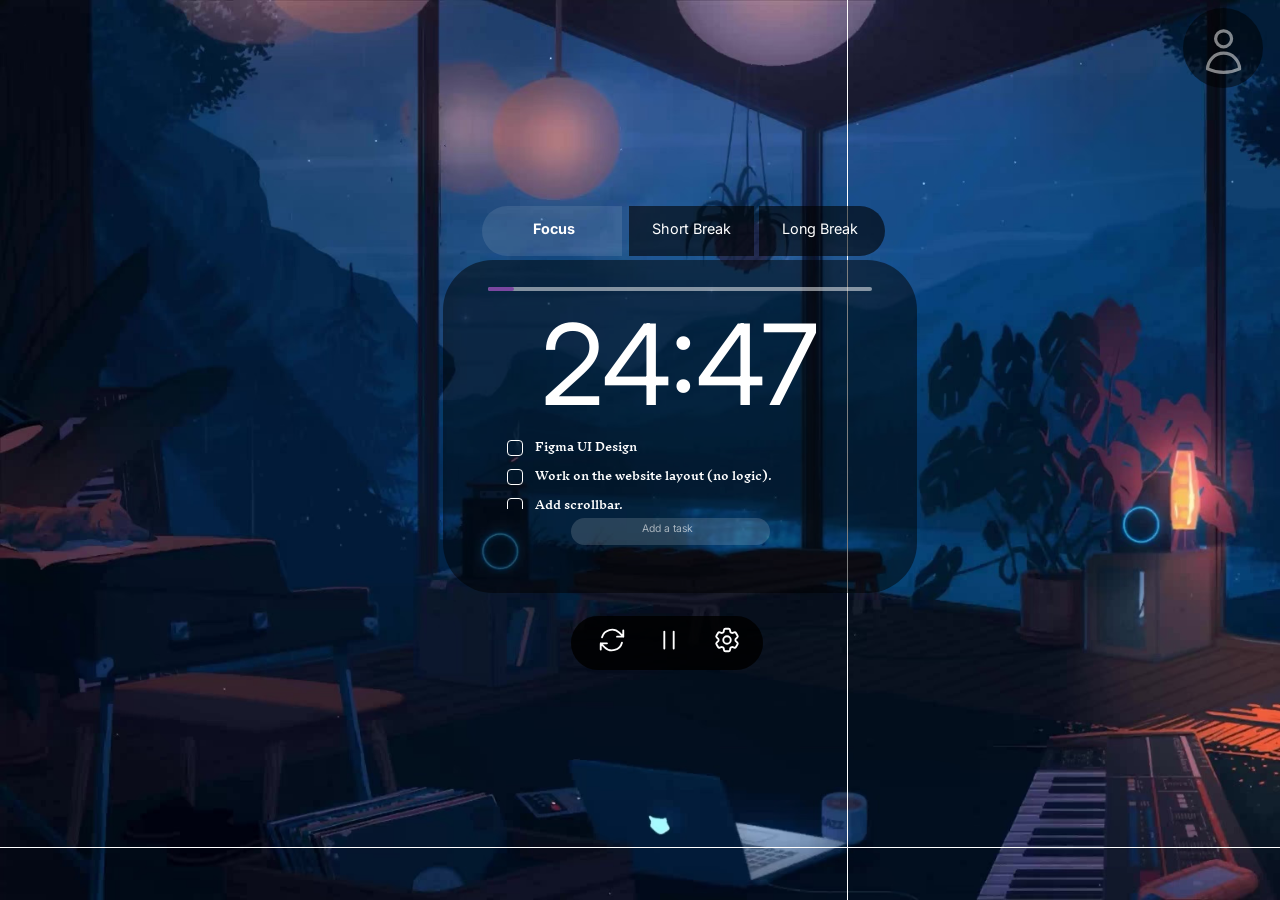
==== client/index.html @ f1d680da "(15) Añadidos botones CSS short break y long break" ====
<!doctype html>
<html lang="en">
  <head>
    <link rel="stylesheet" href="src/style.css">
    <link href='https://fonts.googleapis.com/css?family=Inter' rel='stylesheet'>
    <link href="https://fonts.googleapis.com/css2?family=Inknut+Antiqua:wght@300;400;500;600;700;800;900&display=swap" rel="stylesheet">
  </head>
  <body>
    <div class="default-background"></div>
    <main>
      <div class="user-circle"></div>
      <section class="user">
        <svg xmlns="http://www.w3.org/2000/svg" fill="none" viewBox="0 0 24 24" stroke-width="1.5" stroke="currentColor" class="size-6">
          <path stroke-linecap="round" stroke-linejoin="round" d="M15.75 6a3.75 3.75 0 1 1-7.5 0 3.75 3.75 0 0 1 7.5 0ZM4.501 20.118a7.5 7.5 0 0 1 14.998 0A17.933 17.933 0 0 1 12 21.75c-2.676 0-5.216-.584-7.499-1.632Z" />
        </svg>
      </section>
      <div class="focus-btn">Focus</div>
      <div class="short-break-btn">Short Break</div>
      <div class="long-break-btn">Long Break</div>
      <div class="progress-bar">
        <div class="progress-made"></div>
      </div>
      <section class="timer-box-container">
        <section class="timer-box">
          <div class="time-display">24:47</div>
            <section class="task-list">
            <ul>
              <li>Figma UI Design</li>
              <li>Work on the website layout (no logic).</li>
              <li>Add scrollbar.</li>
              <li>Add scrollbar.</li>
              <li>Add scrollbar.</li>
            </ul>
          </section>
          <section class="add-task-form">
            <div class="add-task-btn">Add a task</div>
          </section>
        </section>
      </section>
      <div class="controls">
        <div class="restart-btn">
          <svg xmlns="http://www.w3.org/2000/svg" fill="none" viewBox="0 0 24 24" stroke-width="1.5" stroke="currentColor" class="size-6">
            <path stroke-linecap="round" stroke-linejoin="round" d="M16.023 9.348h4.992v-.001M2.985 19.644v-4.992m0 0h4.992m-4.993 0 3.181 3.183a8.25 8.25 0 0 0 13.803-3.7M4.031 9.865a8.25 8.25 0 0 1 13.803-3.7l3.181 3.182m0-4.991v4.99" />
          </svg>
        </div>
        <div class="stop-btn">
          <svg xmlns="http://www.w3.org/2000/svg" fill="none" viewBox="0 0 24 24" stroke-width="1.5" stroke="currentColor" class="size-6">
            <path stroke-linecap="round" stroke-linejoin="round" d="M15.75 5.25v13.5m-7.5-13.5v13.5" />
          </svg>
        </div>
        <div class="config-timer-btn">
          <svg xmlns="http://www.w3.org/2000/svg" fill="none" viewBox="0 0 24 24" stroke-width="1.5" stroke="currentColor" class="size-6">
            <path stroke-linecap="round" stroke-linejoin="round" d="M9.594 3.94c.09-.542.56-.94 1.11-.94h2.593c.55 0 1.02.398 1.11.94l.213 1.281c.063.374.313.686.645.87.074.04.147.083.22.127.325.196.72.257 1.075.124l1.217-.456a1.125 1.125 0 0 1 1.37.49l1.296 2.247a1.125 1.125 0 0 1-.26 1.431l-1.003.827c-.293.241-.438.613-.43.992a7.723 7.723 0 0 1 0 .255c-.008.378.137.75.43.991l1.004.827c.424.35.534.955.26 1.43l-1.298 2.247a1.125 1.125 0 0 1-1.369.491l-1.217-.456c-.355-.133-.75-.072-1.076.124a6.47 6.47 0 0 1-.22.128c-.331.183-.581.495-.644.869l-.213 1.281c-.09.543-.56.94-1.11.94h-2.594c-.55 0-1.019-.398-1.11-.94l-.213-1.281c-.062-.374-.312-.686-.644-.87a6.52 6.52 0 0 1-.22-.127c-.325-.196-.72-.257-1.076-.124l-1.217.456a1.125 1.125 0 0 1-1.369-.49l-1.297-2.247a1.125 1.125 0 0 1 .26-1.431l1.004-.827c.292-.24.437-.613.43-.991a6.932 6.932 0 0 1 0-.255c.007-.38-.138-.751-.43-.992l-1.004-.827a1.125 1.125 0 0 1-.26-1.43l1.297-2.247a1.125 1.125 0 0 1 1.37-.491l1.216.456c.356.133.751.072 1.076-.124.072-.044.146-.086.22-.128.332-.183.582-.495.644-.869l.214-1.28Z" />
            <path stroke-linecap="round" stroke-linejoin="round" d="M15 12a3 3 0 1 1-6 0 3 3 0 0 1 6 0Z" />
          </svg>
        </div>
      </div>
    </main>
    <div class="controls"></div>
  </body>
</html>
---- client/src/style.css ----
.default-background {
    background-image: url("/assets/default-background.avif");
    position: fixed;
    top: 0;
    left: 0;
    width: 100vw;
    height: 100vh;  
    background-size: cover;
    z-index: -1;   
}


.user-circle {
    position: absolute;
    width: 80px;
    height: 80px;
    background-color: black;
    border-radius: 100px;
    opacity: 50%;
    margin-left: 91.8vw;
}

.user {
    position: absolute;
    width: 4vw;
    height: 4vh;
    color: white;
    opacity: 50%;
    margin-left: 93vw;
    margin-top: 2vh;
}

.focus-btn { 
    position: absolute;
    color: white;
    background-color: rgba(255, 255, 255, 0.1);
    width: 7vw;
    height: 4vh;
    border-top-left-radius: 100px;
    border-bottom-left-radius: 100px;
    font-size: 0.9em;
    font-family: "Inter";
    font-weight: 700;
    padding-top: 1.5vh;
    padding-left: 4vw;
    margin-top: 22vh;
    margin-left: 37vw;
}

.short-break-btn { 
    position: absolute;
    color: white;
    background-color: rgba(0, 0, 0, 0.6);
    width: 7vw;
    height: 4vh;
    font-size: 0.9em;
    font-family: "Inter";
    padding-top: 1.5vh;
    padding-left: 1.8vw;
    padding-right: 1vw;
    margin-top: 22vh;
    margin-left: 48.5vw;
}

.long-break-btn { 
    position: absolute;
    color: white;
    background-color: rgba(0, 0, 0, 0.6);
    width: 8vw;
    height: 4vh;
    border-top-right-radius: 100px;
    border-bottom-right-radius: 100px;
    font-size: 0.9em;
    font-family: "Inter";
    padding-top: 1.5vh;
    padding-left: 1.8vw;
    margin-top: 22vh;
    margin-left: 58.7vw;
}


.timer-box-container {
    padding-top: 28vh;
    padding-left: 34vw;
    color: white;
}

.timer-box {
    background-color: rgba(0, 0, 0, 0.5);
    border-radius: 50px;
    width: 37vw;
    height: 37vh;
}

.progress-bar {
    width: 30vw;
    height: 4px;
    background-color: white;
    margin-top: 31vh;
    margin-left: 37.5vw;
    position: absolute;
    border-radius: 100px;
    opacity: 50%;
}

.progress-made {
    background-color: #ED6AFF;
    width: 2vw;
    height: 4px;
    border-radius: 100px;
}
.time-display {
    text-align: center;
    font-size: 7em;
    font-family: "Inter";
    padding-top: 4vh;
}

.task-list {
    max-height: 23%;
    overflow-y: auto;
}

/* Scrollbar de task list */
.task-list::-webkit-scrollbar {
    margin-right: 1vw;
}

.add-task-btn {
    width: 10vw;
    height: 2.5vh;
    padding-left: 5.5vw;
    margin-left: 10vw;
    margin-top: 1vh;
    background-color: rgba(255, 255, 255, 0.15); /*Color del botón*/
    color: rgba(255, 255, 255, 0.6);  /*Color de texto*/
    border-radius: 100px;
    font-size: 0.65em;
    font-family: "Inter";
    padding-top: 0.5vh;
}

/* TIMER BUTTONS */
.controls { /* Controls container*/
    position: absolute;
    color: white;
    background-color: rgba(0, 0, 0, 0.6);
    width: 15vw;
    height: 6vh;
    margin-left: 44vw;
    margin-top: 2.5vh;
    border-radius: 100px;
}

.restart-btn {
    z-index: 100;
    position: absolute;
    width: 30px;
    padding-top: 1vh;
    padding-left: 2vw;
}

.stop-btn {
    z-index: 100;
    position: absolute;
    width: 30px;
    padding-top: 1vh;
    padding-left: 6.5vw;
}

.config-timer-btn {
    z-index: 100;
    position: absolute;
    width: 30px;
    padding-top: 1vh;
    padding-left: 11vw;
}

ul {
    font-family: "Inknut Antiqua";
    font-weight: 600;
    font-size: 0.7em;
    margin-top: 0;
    padding-left: 5vw;
    list-style: none;
}

ul li::before {
    display: inline-block;
    vertical-align: middle;
    content: "";
    width: 1.2em;
    height: 1.2em;
    border-style: solid;
    border-width: 1px;
    border-color: white;
    border-radius: 4px; 
    margin-right: 1vw; 
}
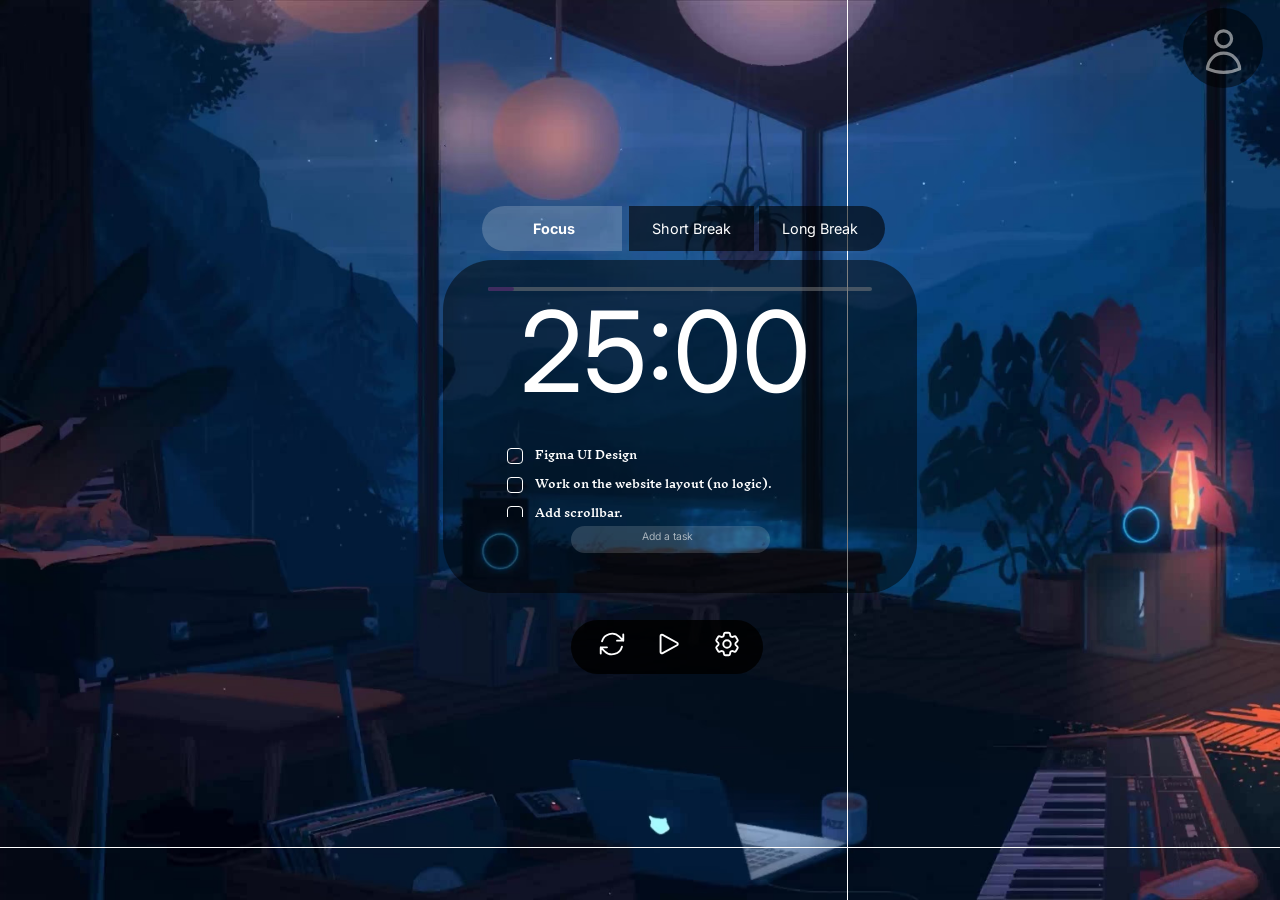
==== commit a8afb0f1: "(16) Lógica del temporizador lista!" ====
--- a/client/index.html
+++ b/client/index.html
@@ -14,15 +14,15 @@
           <path stroke-linecap="round" stroke-linejoin="round" d="M15.75 6a3.75 3.75 0 1 1-7.5 0 3.75 3.75 0 0 1 7.5 0ZM4.501 20.118a7.5 7.5 0 0 1 14.998 0A17.933 17.933 0 0 1 12 21.75c-2.676 0-5.216-.584-7.499-1.632Z" />
         </svg>
       </section>
-      <div class="focus-btn">Focus</div>
-      <div class="short-break-btn">Short Break</div>
-      <div class="long-break-btn">Long Break</div>
+      <button id="focus-btn" class="active-phase">Focus</button>
+      <button id="short-break-btn" class="inactive-phase">Short Break</button>
+      <button id="long-break-btn" class="inactive-phase">Long Break</button>
       <div class="progress-bar">
         <div class="progress-made"></div>
       </div>
       <section class="timer-box-container">
         <section class="timer-box">
-          <div class="time-display">24:47</div>
+          <div class="time-display" id="time-display">25:00</div>
             <section class="task-list">
             <ul>
               <li>Figma UI Design</li>
@@ -38,24 +38,32 @@
         </section>
       </section>
       <div class="controls">
-        <div class="restart-btn">
+        <button class="restart-btn" id="restart-btn">
           <svg xmlns="http://www.w3.org/2000/svg" fill="none" viewBox="0 0 24 24" stroke-width="1.5" stroke="currentColor" class="size-6">
             <path stroke-linecap="round" stroke-linejoin="round" d="M16.023 9.348h4.992v-.001M2.985 19.644v-4.992m0 0h4.992m-4.993 0 3.181 3.183a8.25 8.25 0 0 0 13.803-3.7M4.031 9.865a8.25 8.25 0 0 1 13.803-3.7l3.181 3.182m0-4.991v4.99" />
           </svg>
-        </div>
-        <div class="stop-btn">
+        </button>
+        <button class="start-btn" id="start-btn">
+          <svg xmlns="http://www.w3.org/2000/svg" fill="none" viewBox="0 0 24 24" stroke-width="1.5" stroke="currentColor" class="size-6">
+            <path stroke-linecap="round" stroke-linejoin="round" d="M5.25 5.653c0-.856.917-1.398 1.667-.986l11.54 6.347a1.125 1.125 0 0 1 0 1.972l-11.54 6.347a1.125 1.125 0 0 1-1.667-.986V5.653Z" />
+          </svg>
+        </button>
+        <button class="pause-btn" id="pause-btn">
           <svg xmlns="http://www.w3.org/2000/svg" fill="none" viewBox="0 0 24 24" stroke-width="1.5" stroke="currentColor" class="size-6">
             <path stroke-linecap="round" stroke-linejoin="round" d="M15.75 5.25v13.5m-7.5-13.5v13.5" />
           </svg>
-        </div>
-        <div class="config-timer-btn">
+        </button>
+        <button class="config-timer-btn">
           <svg xmlns="http://www.w3.org/2000/svg" fill="none" viewBox="0 0 24 24" stroke-width="1.5" stroke="currentColor" class="size-6">
             <path stroke-linecap="round" stroke-linejoin="round" d="M9.594 3.94c.09-.542.56-.94 1.11-.94h2.593c.55 0 1.02.398 1.11.94l.213 1.281c.063.374.313.686.645.87.074.04.147.083.22.127.325.196.72.257 1.075.124l1.217-.456a1.125 1.125 0 0 1 1.37.49l1.296 2.247a1.125 1.125 0 0 1-.26 1.431l-1.003.827c-.293.241-.438.613-.43.992a7.723 7.723 0 0 1 0 .255c-.008.378.137.75.43.991l1.004.827c.424.35.534.955.26 1.43l-1.298 2.247a1.125 1.125 0 0 1-1.369.491l-1.217-.456c-.355-.133-.75-.072-1.076.124a6.47 6.47 0 0 1-.22.128c-.331.183-.581.495-.644.869l-.213 1.281c-.09.543-.56.94-1.11.94h-2.594c-.55 0-1.019-.398-1.11-.94l-.213-1.281c-.062-.374-.312-.686-.644-.87a6.52 6.52 0 0 1-.22-.127c-.325-.196-.72-.257-1.076-.124l-1.217.456a1.125 1.125 0 0 1-1.369-.49l-1.297-2.247a1.125 1.125 0 0 1 .26-1.431l1.004-.827c.292-.24.437-.613.43-.991a6.932 6.932 0 0 1 0-.255c.007-.38-.138-.751-.43-.992l-1.004-.827a1.125 1.125 0 0 1-.26-1.43l1.297-2.247a1.125 1.125 0 0 1 1.37-.491l1.216.456c.356.133.751.072 1.076-.124.072-.044.146-.086.22-.128.332-.183.582-.495.644-.869l.214-1.28Z" />
             <path stroke-linecap="round" stroke-linejoin="round" d="M15 12a3 3 0 1 1-6 0 3 3 0 0 1 6 0Z" />
           </svg>
-        </div>
+        </button>
       </div>
     </main>
     <div class="controls"></div>
+
+    <script type="module" src="./src/timer.js"></script>
+    <script type="module" src="./src/tasks.js"></script>
   </body>
 </html>
--- a/client/src/style.css
+++ b/client/src/style.css
@@ -30,54 +30,59 @@
     margin-top: 2vh;
 }
 
-.focus-btn { 
-    position: absolute;
-    color: white;
-    background-color: rgba(255, 255, 255, 0.1);
+#focus-btn { 
+    position: absolute;
+    color: white;
     width: 7vw;
-    height: 4vh;
+    height: 5vh;
     border-top-left-radius: 100px;
     border-bottom-left-radius: 100px;
     font-size: 0.9em;
     font-family: "Inter";
-    font-weight: 700;
-    padding-top: 1.5vh;
     padding-left: 4vw;
     margin-top: 22vh;
     margin-left: 37vw;
 }
 
-.short-break-btn { 
-    position: absolute;
-    color: white;
-    background-color: rgba(0, 0, 0, 0.6);
+#short-break-btn { 
+    position: absolute;
+    color: white;
     width: 7vw;
-    height: 4vh;
+    height: 5vh;
     font-size: 0.9em;
     font-family: "Inter";
-    padding-top: 1.5vh;
     padding-left: 1.8vw;
     padding-right: 1vw;
     margin-top: 22vh;
     margin-left: 48.5vw;
 }
 
-.long-break-btn { 
-    position: absolute;
-    color: white;
-    background-color: rgba(0, 0, 0, 0.6);
+#long-break-btn { 
+    position: absolute;
+    color: white;
     width: 8vw;
-    height: 4vh;
+    height: 5vh;
     border-top-right-radius: 100px;
     border-bottom-right-radius: 100px;
     font-size: 0.9em;
     font-family: "Inter";
-    padding-top: 1.5vh;
     padding-left: 1.8vw;
     margin-top: 22vh;
     margin-left: 58.7vw;
 }
 
+.active-phase {
+    all: unset;
+    cursor: pointer;
+    background-color: rgba(255, 255, 255, 0.2);
+    font-weight: 700;
+}
+
+.inactive-phase {
+    all: unset;
+    cursor: pointer;
+    background-color: rgba(0, 0, 0, 0.6);   
+}
 
 .timer-box-container {
     padding-top: 28vh;
@@ -86,6 +91,7 @@
 }
 
 .timer-box {
+    position: absolute;
     background-color: rgba(0, 0, 0, 0.5);
     border-radius: 50px;
     width: 37vw;
@@ -110,15 +116,19 @@
     border-radius: 100px;
 }
 .time-display {
+    position: absolute;
     text-align: center;
     font-size: 7em;
     font-family: "Inter";
-    padding-top: 4vh;
+    margin-top: 2.5vh;
+    margin-left: 6vw;
+
 }
 
 .task-list {
     max-height: 23%;
     overflow-y: auto;
+    margin-top: 20vh;
 }
 
 /* Scrollbar de task list */
@@ -148,32 +158,53 @@
     width: 15vw;
     height: 6vh;
     margin-left: 44vw;
-    margin-top: 2.5vh;
+    margin-top: 40vh;
     border-radius: 100px;
 }
 
 .restart-btn {
+    all: unset;
+    cursor: pointer;
+    z-index: 9999;
+    position: absolute;
+    width: 30px;
+    height: 30px;
+    padding-top: 1vh;
+    margin-left: 2vw;
+}
+
+.start-btn {
+    all: unset;
+    cursor: pointer;
+    z-index: 9999;
+    position: absolute;
+    width: 30px;
+    height: 30px;
+    padding-top: 1vh;
+    margin-left: 6.5vw;
+}
+
+.pause-btn {
+    all: unset;
+    cursor: pointer;
+    z-index: 9999;
+    position: absolute;
+    width: 30px;
+    height: 30px;
+    padding-top: 1vh;
+    margin-left: 6.5vw;
+    visibility: hidden;
+}
+
+.config-timer-btn {
+    all: unset;
+    cursor: pointer;
     z-index: 100;
     position: absolute;
     width: 30px;
-    padding-top: 1vh;
-    padding-left: 2vw;
-}
-
-.stop-btn {
-    z-index: 100;
-    position: absolute;
-    width: 30px;
-    padding-top: 1vh;
-    padding-left: 6.5vw;
-}
-
-.config-timer-btn {
-    z-index: 100;
-    position: absolute;
-    width: 30px;
-    padding-top: 1vh;
-    padding-left: 11vw;
+    height: 30px;
+    padding-top: 1vh;
+    margin-left: 11vw;
 }
 
 ul {
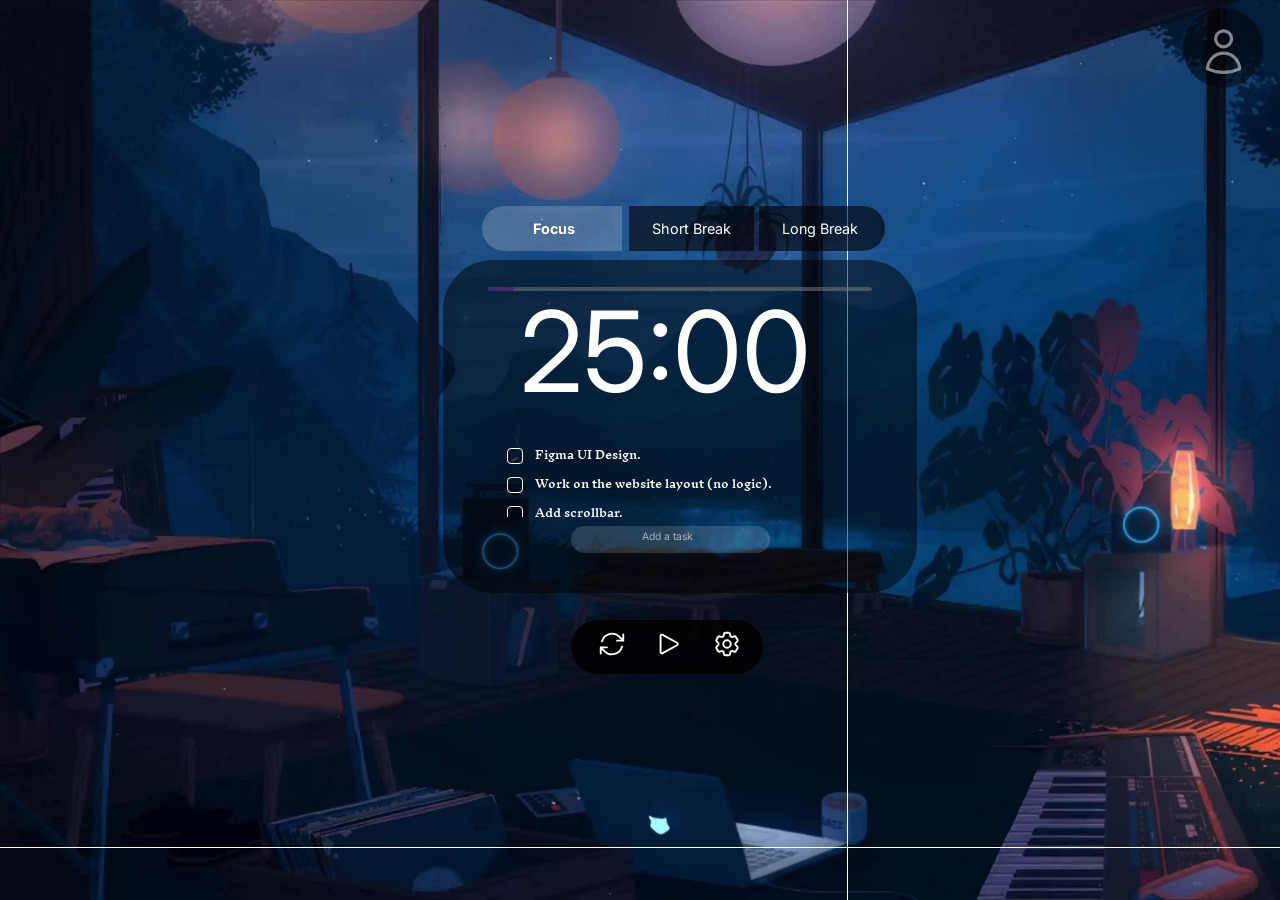
==== commit 80da166e: "(17) Checkbox implementado + eventListener añadido" ====
--- a/client/index.html
+++ b/client/index.html
@@ -24,7 +24,7 @@
         <section class="timer-box">
           <div class="time-display" id="time-display">25:00</div>
             <section class="task-list">
-            <ul>
+            <ul id="task-list-ul">
               <li>Figma UI Design</li>
               <li>Work on the website layout (no logic).</li>
               <li>Add scrollbar.</li>
--- a/client/src/style.css
+++ b/client/src/style.css
@@ -136,87 +136,7 @@
     margin-right: 1vw;
 }
 
-.add-task-btn {
-    width: 10vw;
-    height: 2.5vh;
-    padding-left: 5.5vw;
-    margin-left: 10vw;
-    margin-top: 1vh;
-    background-color: rgba(255, 255, 255, 0.15); /*Color del botón*/
-    color: rgba(255, 255, 255, 0.6);  /*Color de texto*/
-    border-radius: 100px;
-    font-size: 0.65em;
-    font-family: "Inter";
-    padding-top: 0.5vh;
-}
-
-/* TIMER BUTTONS */
-.controls { /* Controls container*/
-    position: absolute;
-    color: white;
-    background-color: rgba(0, 0, 0, 0.6);
-    width: 15vw;
-    height: 6vh;
-    margin-left: 44vw;
-    margin-top: 40vh;
-    border-radius: 100px;
-}
-
-.restart-btn {
-    all: unset;
-    cursor: pointer;
-    z-index: 9999;
-    position: absolute;
-    width: 30px;
-    height: 30px;
-    padding-top: 1vh;
-    margin-left: 2vw;
-}
-
-.start-btn {
-    all: unset;
-    cursor: pointer;
-    z-index: 9999;
-    position: absolute;
-    width: 30px;
-    height: 30px;
-    padding-top: 1vh;
-    margin-left: 6.5vw;
-}
-
-.pause-btn {
-    all: unset;
-    cursor: pointer;
-    z-index: 9999;
-    position: absolute;
-    width: 30px;
-    height: 30px;
-    padding-top: 1vh;
-    margin-left: 6.5vw;
-    visibility: hidden;
-}
-
-.config-timer-btn {
-    all: unset;
-    cursor: pointer;
-    z-index: 100;
-    position: absolute;
-    width: 30px;
-    height: 30px;
-    padding-top: 1vh;
-    margin-left: 11vw;
-}
-
-ul {
-    font-family: "Inknut Antiqua";
-    font-weight: 600;
-    font-size: 0.7em;
-    margin-top: 0;
-    padding-left: 5vw;
-    list-style: none;
-}
-
-ul li::before {
+.task-checkbox {
     display: inline-block;
     vertical-align: middle;
     content: "";
@@ -226,6 +146,94 @@
     border-width: 1px;
     border-color: white;
     border-radius: 4px; 
-    margin-right: 1vw; 
-}
-
+    margin-right: 1vw;
+    cursor: pointer;
+}
+
+.task-completed-checkbox {
+
+}
+
+.task-completed-text {
+
+}
+.add-task-btn {
+    width: 10vw;
+    height: 2.5vh;
+    padding-left: 5.5vw;
+    margin-left: 10vw;
+    margin-top: 1vh;
+    background-color: rgba(255, 255, 255, 0.15); /*Color del botón*/
+    color: rgba(255, 255, 255, 0.6);  /*Color de texto*/
+    border-radius: 100px;
+    font-size: 0.65em;
+    font-family: "Inter";
+    padding-top: 0.5vh;
+}
+
+/* TIMER BUTTONS */
+.controls { /* Controls container*/
+    position: absolute;
+    color: white;
+    background-color: rgba(0, 0, 0, 0.6);
+    width: 15vw;
+    height: 6vh;
+    margin-left: 44vw;
+    margin-top: 40vh;
+    border-radius: 100px;
+}
+
+.restart-btn {
+    all: unset;
+    cursor: pointer;
+    z-index: 9999;
+    position: absolute;
+    width: 30px;
+    height: 30px;
+    padding-top: 1vh;
+    margin-left: 2vw;
+}
+
+.start-btn {
+    all: unset;
+    cursor: pointer;
+    z-index: 9999;
+    position: absolute;
+    width: 30px;
+    height: 30px;
+    padding-top: 1vh;
+    margin-left: 6.5vw;
+}
+
+.pause-btn {
+    all: unset;
+    cursor: pointer;
+    z-index: 9999;
+    position: absolute;
+    width: 30px;
+    height: 30px;
+    padding-top: 1vh;
+    margin-left: 6.5vw;
+    visibility: hidden;
+}
+
+.config-timer-btn {
+    all: unset;
+    cursor: pointer;
+    z-index: 100;
+    position: absolute;
+    width: 30px;
+    height: 30px;
+    padding-top: 1vh;
+    margin-left: 11vw;
+}
+
+ul {
+    font-family: "Inknut Antiqua";
+    font-weight: 600;
+    font-size: 0.7em;
+    margin-top: 0;
+    padding-left: 5vw;
+    list-style: none;
+}
+
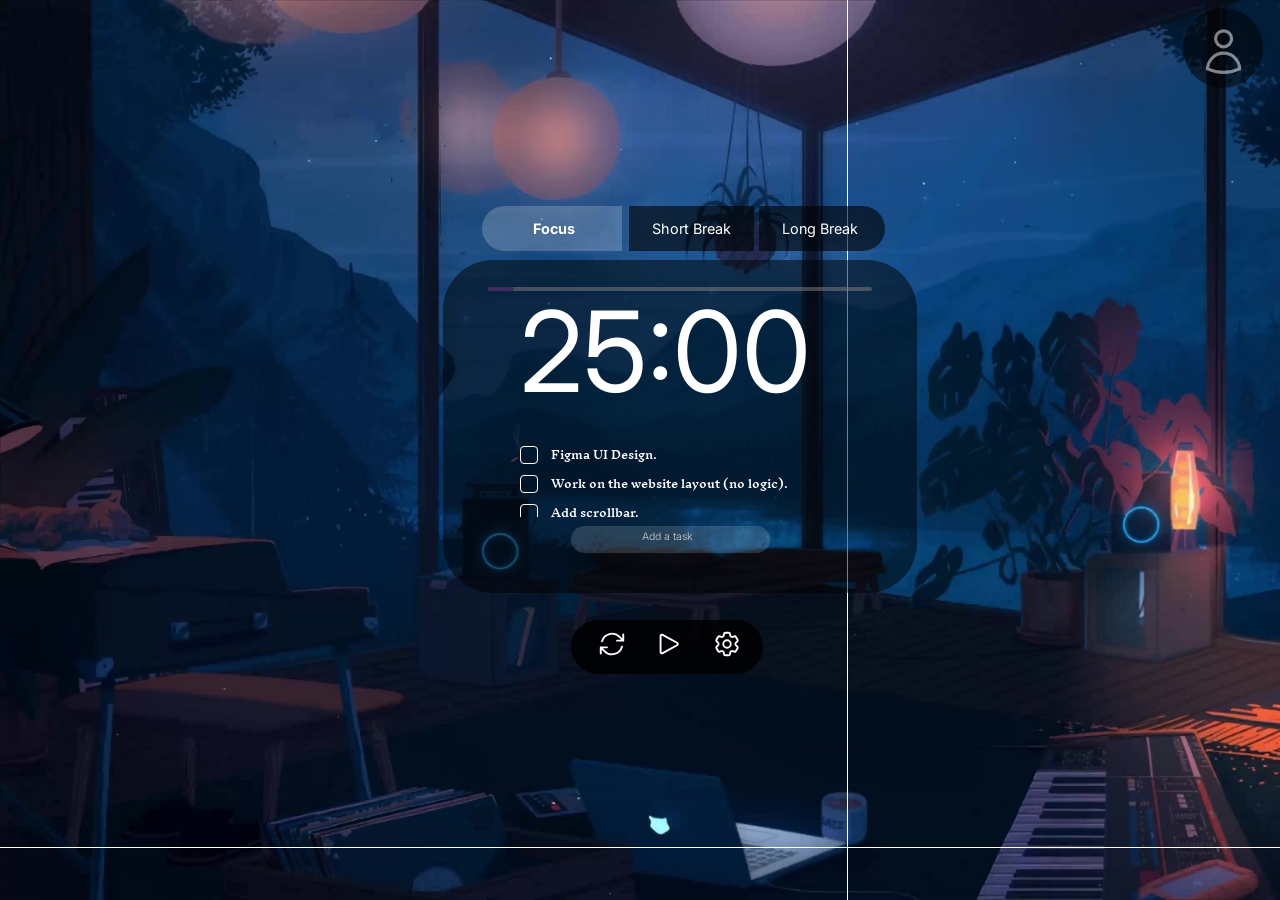
==== commit e6b206e8: "(17) Tachado + checkbox de una tarea completada" ====
--- a/client/index.html
+++ b/client/index.html
@@ -24,13 +24,7 @@
         <section class="timer-box">
           <div class="time-display" id="time-display">25:00</div>
             <section class="task-list">
-            <ul id="task-list-ul">
-              <li>Figma UI Design</li>
-              <li>Work on the website layout (no logic).</li>
-              <li>Add scrollbar.</li>
-              <li>Add scrollbar.</li>
-              <li>Add scrollbar.</li>
-            </ul>
+            <ul id="task-list-ul"></ul>
           </section>
           <section class="add-task-form">
             <div class="add-task-btn">Add a task</div>
--- a/client/src/style.css
+++ b/client/src/style.css
@@ -125,6 +125,8 @@
 
 }
 
+
+/* ---------------------------- TAREAS -----------------------------*/
 .task-list {
     max-height: 23%;
     overflow-y: auto;
@@ -136,12 +138,24 @@
     margin-right: 1vw;
 }
 
+#task-list-ul {
+    list-style: none;
+    padding-left: 6vw;
+    margin-top: 0;
+}
+
+.task-text {
+    font-family: "Inknut Antiqua";
+    font-weight: 600;
+    font-size: 0.7em;
+}
+
 .task-checkbox {
     display: inline-block;
     vertical-align: middle;
     content: "";
-    width: 1.2em;
-    height: 1.2em;
+    width: 1em;
+    height: 1em;
     border-style: solid;
     border-width: 1px;
     border-color: white;
@@ -150,13 +164,34 @@
     cursor: pointer;
 }
 
-.task-completed-checkbox {
-
+
+.task-completed-checkbox::after {
+    content: "✓"; /* También puedes usar ✓ o cualquier otro símbolo */
+    color: white;
+    opacity: 60%;
+    font-size: 1em;
+    display: block;
+    text-align: center;
+    line-height: 1.2em; /* Igual que el alto del span para centrarlo */
 }
 
 .task-completed-text {
-
-}
+    color: rgba(255, 255, 255, 0.6);
+    position: relative;
+    font-style: italic;
+    font-weight: 100;
+}
+.task-completed-text::after {
+    content: "";
+    position: absolute;
+    top: 50%;  
+    left: 0%;
+    width: 100%;
+    height: 1px;  
+    background-color: white; 
+    z-index: 1; 
+}
+
 .add-task-btn {
     width: 10vw;
     height: 2.5vh;
@@ -228,12 +263,5 @@
     margin-left: 11vw;
 }
 
-ul {
-    font-family: "Inknut Antiqua";
-    font-weight: 600;
-    font-size: 0.7em;
-    margin-top: 0;
-    padding-left: 5vw;
-    list-style: none;
-}
-
+
+
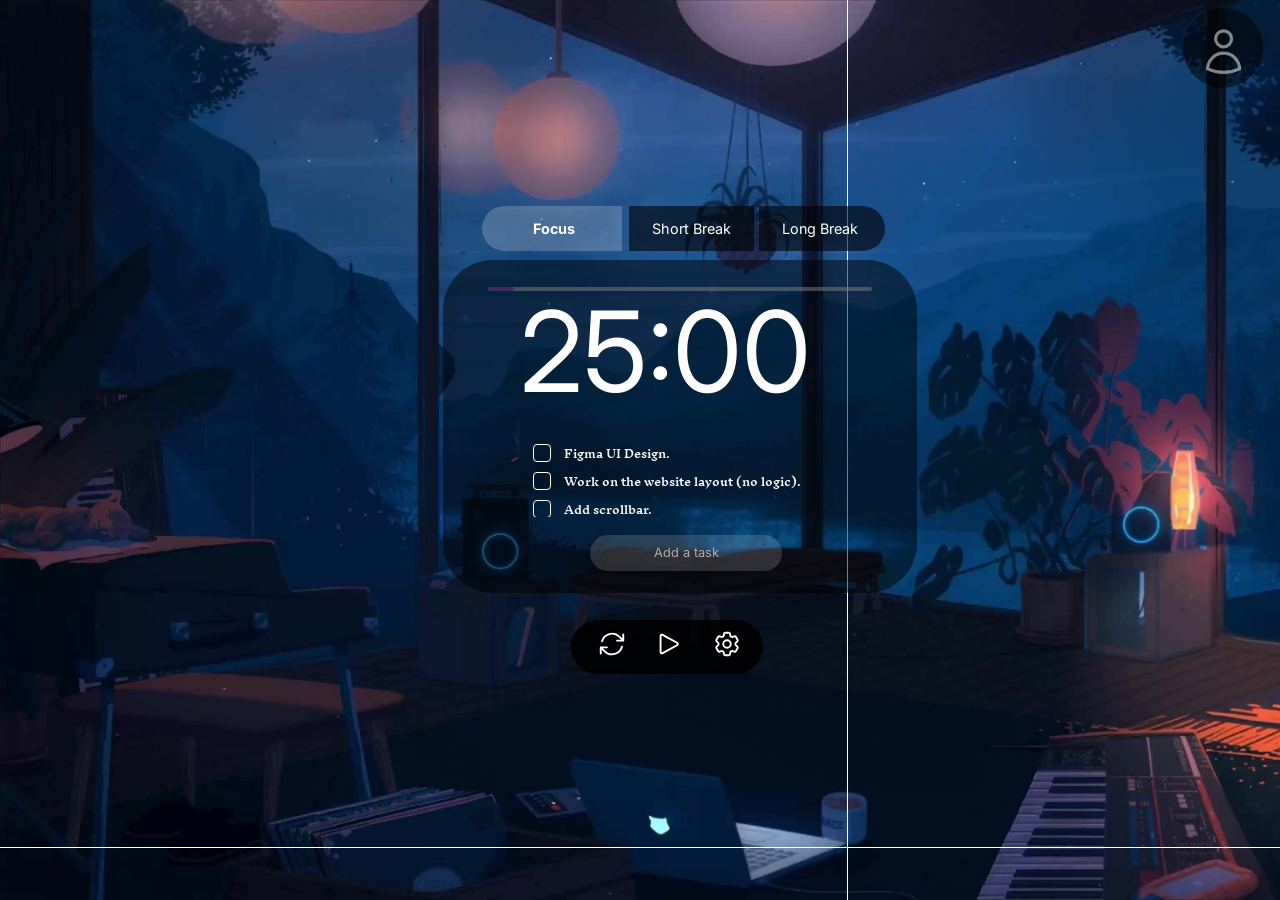
==== commit 5dcff75e: "(20) Add a task + delete task completado!" ====
--- a/client/index.html
+++ b/client/index.html
@@ -26,8 +26,9 @@
             <section class="task-list">
             <ul id="task-list-ul"></ul>
           </section>
-          <section class="add-task-form">
-            <div class="add-task-btn">Add a task</div>
+          <section class="add-task">
+            <button id="add-task-btn">Add a task</button>
+            <div class="add-task-form"></div>
           </section>
         </section>
       </section>
--- a/client/src/style.css
+++ b/client/src/style.css
@@ -142,12 +142,39 @@
     list-style: none;
     padding-left: 6vw;
     margin-top: 0;
+    margin-right: 4vw;
+}
+
+#task-list-ul li {
+    overflow: visible;
+    display: flex;
+    align-items: center;
+    margin-bottom: 0.2vh;
+}
+
+#task-list-ul li:hover:not(.li-new-task) {
+    background-color: rgba(255, 255, 255, 0.2);
+    border-radius: 50px;
+}
+
+#task-list-ul li:hover .task-options-btn {
+    visibility: visible;
+}
+
+.li-hover-persistent {
+    background-color: rgba(255, 255, 255, 0.2);
+    border-radius: 50px;
+}
+
+.task-options-btn:hover {
+    visibility: visible;
 }
 
 .task-text {
     font-family: "Inknut Antiqua";
     font-weight: 600;
     font-size: 0.7em;
+    line-height: 1em;
 }
 
 .task-checkbox {
@@ -161,7 +188,44 @@
     border-color: white;
     border-radius: 4px; 
     margin-right: 1vw;
-    cursor: pointer;
+    margin-left: 1vw;
+    cursor: pointer;
+}
+
+.task-options-btn {
+    all: unset;
+    cursor: pointer;
+    margin-left: auto;
+    margin-right: 0.5vw;
+    padding-left: 0.5vw;
+    padding-bottom: 0.7vh;
+    border-radius: 100px;
+    height: 20px;
+    width: 20px;
+    visibility: hidden;
+}
+
+.task-options-menu {
+    position: absolute; /* Cambiamos a absolute para posicionarlo respecto al li */
+    left: 87%;
+    background-color: rgba(255, 255, 255, 0.2);
+    border-radius: 20px;
+    z-index: 100;
+    width: 6em;
+}
+
+.task-delete-option {
+    font-family: "Inknut Antiqua";
+    font-size: 0.8em;
+    color: white;
+    cursor: pointer;
+    padding-left: 1em;
+    padding-right: 1em;
+    transition: background-color 0.2s ease;
+}
+
+.task-delete-option:hover {
+    background-color: rgba(255, 255, 255, 0.15);
 }
 
 
@@ -192,19 +256,46 @@
     z-index: 1; 
 }
 
-.add-task-btn {
+
+#add-task-btn {
+    all: unset;
+    cursor: pointer;
     width: 10vw;
-    height: 2.5vh;
-    padding-left: 5.5vw;
-    margin-left: 10vw;
-    margin-top: 1vh;
+    height: 4vh;
+    padding-left: 5vw;
+    margin-left: 11.5vw;
+    margin-top: 2vh;
     background-color: rgba(255, 255, 255, 0.15); /*Color del botón*/
     color: rgba(255, 255, 255, 0.6);  /*Color de texto*/
     border-radius: 100px;
-    font-size: 0.65em;
-    font-family: "Inter";
-    padding-top: 0.5vh;
-}
+    font-size: 0.8em;
+    font-family: "Inter";
+}
+
+#add-task-btn:hover {
+    background-color: rgba(255, 255, 255, 0.4); /*Color del botón*/
+    font-weight: 600;
+    color: white;
+}
+
+
+
+.task-text-input {
+    all: unset;
+    font-family: "Inknut Antiqua";
+    font-weight: 600;
+    font-size: 0.7em;
+    color: white;
+    background: transparent;
+    border: none;
+    border-bottom: 0.5px solid rgba(255, 255, 255, 0.5);
+    line-height: 1em; /* Haz que coincida con .task-text */
+}
+.task-text-input:focus {
+    border-bottom: 0.5px solid rgba(255, 255, 255, 0.5);
+}
+
+
 
 /* TIMER BUTTONS */
 .controls { /* Controls container*/
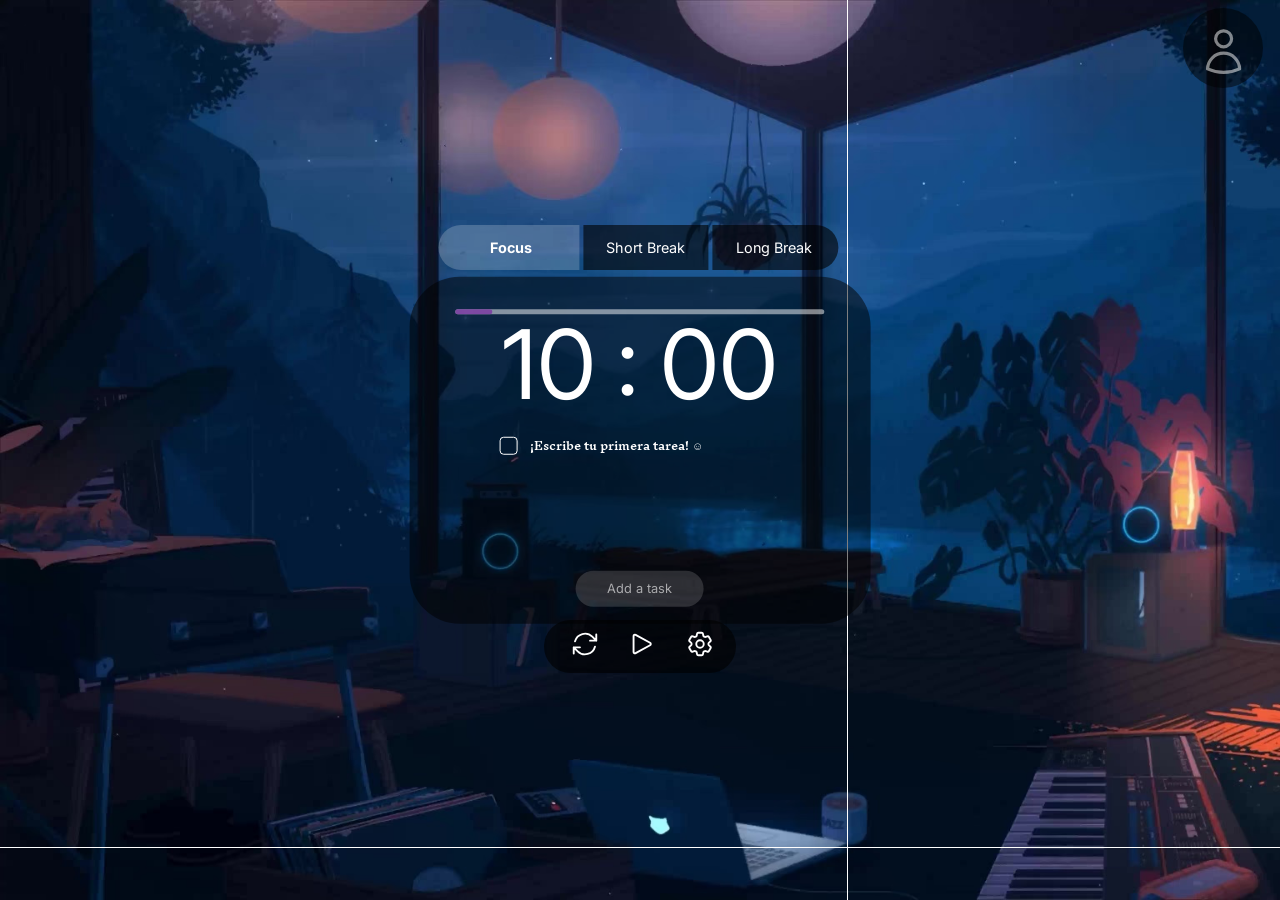
==== commit 18abd80e: "(21) Configurar tiempos" ====
--- a/client/index.html
+++ b/client/index.html
@@ -14,25 +14,44 @@
           <path stroke-linecap="round" stroke-linejoin="round" d="M15.75 6a3.75 3.75 0 1 1-7.5 0 3.75 3.75 0 0 1 7.5 0ZM4.501 20.118a7.5 7.5 0 0 1 14.998 0A17.933 17.933 0 0 1 12 21.75c-2.676 0-5.216-.584-7.499-1.632Z" />
         </svg>
       </section>
-      <button id="focus-btn" class="active-phase">Focus</button>
-      <button id="short-break-btn" class="inactive-phase">Short Break</button>
-      <button id="long-break-btn" class="inactive-phase">Long Break</button>
-      <div class="progress-bar">
-        <div class="progress-made"></div>
-      </div>
+      <section class="session">
+        <button id="focus-btn" class="active-phase">Focus</button>
+        <button id="short-break-btn" class="inactive-phase">Short Break</button>
+        <button id="long-break-btn" class="inactive-phase">Long Break</button>
+      </section>
       <section class="timer-box-container">
         <section class="timer-box">
-          <div class="time-display" id="time-display">25:00</div>
-            <section class="task-list">
+          <div class="progress-bar">
+            <div class="progress-made"></div>
+          </div>
+          
+          <div id="time-display" class="time-display">
+  
+            <!-- Minutos -->
+            <div class="time-unit" data-unit="minutes">
+              <span class="time-value">10</span>
+              <input class="input-time hidden" type="text" maxlength="2" />
+            </div>
+
+            <!-- Separador -->
+            <span class="colon">:</span>
+
+            <!-- Segundos -->
+            <div class="time-unit" data-unit="seconds">
+              <span class="time-value">00</span>
+              <input class="input-time hidden" type="text" maxlength="2" />
+            </div>
+          </div>
+
+          <section class="task-list">
             <ul id="task-list-ul"></ul>
           </section>
           <section class="add-task">
-            <button id="add-task-btn">Add a task</button>
             <div class="add-task-form"></div>
           </section>
+          <button id="add-task-btn">Add a task</button>
         </section>
-      </section>
-      <div class="controls">
+        <div class="controls">
         <button class="restart-btn" id="restart-btn">
           <svg xmlns="http://www.w3.org/2000/svg" fill="none" viewBox="0 0 24 24" stroke-width="1.5" stroke="currentColor" class="size-6">
             <path stroke-linecap="round" stroke-linejoin="round" d="M16.023 9.348h4.992v-.001M2.985 19.644v-4.992m0 0h4.992m-4.993 0 3.181 3.183a8.25 8.25 0 0 0 13.803-3.7M4.031 9.865a8.25 8.25 0 0 1 13.803-3.7l3.181 3.182m0-4.991v4.99" />
@@ -48,15 +67,16 @@
             <path stroke-linecap="round" stroke-linejoin="round" d="M15.75 5.25v13.5m-7.5-13.5v13.5" />
           </svg>
         </button>
-        <button class="config-timer-btn">
+        <button class="config-timer-btn" id="config-timer-btn">
           <svg xmlns="http://www.w3.org/2000/svg" fill="none" viewBox="0 0 24 24" stroke-width="1.5" stroke="currentColor" class="size-6">
             <path stroke-linecap="round" stroke-linejoin="round" d="M9.594 3.94c.09-.542.56-.94 1.11-.94h2.593c.55 0 1.02.398 1.11.94l.213 1.281c.063.374.313.686.645.87.074.04.147.083.22.127.325.196.72.257 1.075.124l1.217-.456a1.125 1.125 0 0 1 1.37.49l1.296 2.247a1.125 1.125 0 0 1-.26 1.431l-1.003.827c-.293.241-.438.613-.43.992a7.723 7.723 0 0 1 0 .255c-.008.378.137.75.43.991l1.004.827c.424.35.534.955.26 1.43l-1.298 2.247a1.125 1.125 0 0 1-1.369.491l-1.217-.456c-.355-.133-.75-.072-1.076.124a6.47 6.47 0 0 1-.22.128c-.331.183-.581.495-.644.869l-.213 1.281c-.09.543-.56.94-1.11.94h-2.594c-.55 0-1.019-.398-1.11-.94l-.213-1.281c-.062-.374-.312-.686-.644-.87a6.52 6.52 0 0 1-.22-.127c-.325-.196-.72-.257-1.076-.124l-1.217.456a1.125 1.125 0 0 1-1.369-.49l-1.297-2.247a1.125 1.125 0 0 1 .26-1.431l1.004-.827c.292-.24.437-.613.43-.991a6.932 6.932 0 0 1 0-.255c.007-.38-.138-.751-.43-.992l-1.004-.827a1.125 1.125 0 0 1-.26-1.43l1.297-2.247a1.125 1.125 0 0 1 1.37-.491l1.216.456c.356.133.751.072 1.076-.124.072-.044.146-.086.22-.128.332-.183.582-.495.644-.869l.214-1.28Z" />
             <path stroke-linecap="round" stroke-linejoin="round" d="M15 12a3 3 0 1 1-6 0 3 3 0 0 1 6 0Z" />
           </svg>
         </button>
       </div>
-    </main>
-    <div class="controls"></div>
+      </section>
+      
+    </main> 
 
     <script type="module" src="./src/timer.js"></script>
     <script type="module" src="./src/tasks.js"></script>
--- a/client/src/style.css
+++ b/client/src/style.css
@@ -30,8 +30,18 @@
     margin-top: 2vh;
 }
 
+.session {
+    position: absolute;
+    width: 31.5vw;
+    height: 5vh;
+    z-index: -1;
+    top: 25%;
+    left: 50%;
+    transform: translate(-50%);
+}
+
 #focus-btn { 
-    position: absolute;
+    position: relative;
     color: white;
     width: 7vw;
     height: 5vh;
@@ -40,12 +50,10 @@
     font-size: 0.9em;
     font-family: "Inter";
     padding-left: 4vw;
-    margin-top: 22vh;
-    margin-left: 37vw;
 }
 
 #short-break-btn { 
-    position: absolute;
+    position: relative;
     color: white;
     width: 7vw;
     height: 5vh;
@@ -53,12 +61,10 @@
     font-family: "Inter";
     padding-left: 1.8vw;
     padding-right: 1vw;
-    margin-top: 22vh;
-    margin-left: 48.5vw;
 }
 
 #long-break-btn { 
-    position: absolute;
+    position: relative;
     color: white;
     width: 8vw;
     height: 5vh;
@@ -67,9 +73,9 @@
     font-size: 0.9em;
     font-family: "Inter";
     padding-left: 1.8vw;
-    margin-top: 22vh;
-    margin-left: 58.7vw;
-}
+}
+
+
 
 .active-phase {
     all: unset;
@@ -85,52 +91,97 @@
 }
 
 .timer-box-container {
-    padding-top: 28vh;
-    padding-left: 34vw;
-    color: white;
+    position: absolute;
+    color: white;
+    top: 50%;
+    left: 50%;
+    transform: translate(-50%, -50%);
+    width: 60vw;
+    height: 70vh; 
 }
 
 .timer-box {
-    position: absolute;
+    position: relative;
     background-color: rgba(0, 0, 0, 0.5);
     border-radius: 50px;
-    width: 37vw;
-    height: 37vh;
+    width: 60%;
+    height: 55%;    
+
+    top: 50%;
+    left: 50%;
+    transform: translate(-50%, -50%);
+    
 }
 
 .progress-bar {
-    width: 30vw;
-    height: 4px;
+    position: relative;
+    width: 80%;
+    height: 1.5%;
     background-color: white;
-    margin-top: 31vh;
-    margin-left: 37.5vw;
-    position: absolute;
     border-radius: 100px;
     opacity: 50%;
-}
+    top: 10%;
+    left: 50%;
+    transform: translate(-50%, -50%);
+} 
 
 .progress-made {
+    position: relative;
     background-color: #ED6AFF;
-    width: 2vw;
-    height: 4px;
-    border-radius: 100px;
-}
+    width: 10%;
+    height: 100%;
+    border-radius: 100px;
+}
+
+
 .time-display {
-    position: absolute;
+    display: flex;
+    position: relative;
     text-align: center;
-    font-size: 7em;
+    font-size: 6rem;
     font-family: "Inter";
-    margin-top: 2.5vh;
-    margin-left: 6vw;
-
-}
+    top: 7%;
+    align-items: center; /* centra verticalmente */
+    justify-content: center; /* centra horizontalmente */
+    gap: 0.1em;
+}
+
+
+.input-time {
+    all: unset;
+    width: 2ch;
+    text-align: center;
+    font-size: 0.8em;
+    border: 1px solid white;
+    border-radius: 0.2em;
+    padding: 0.05em 0.1em;
+    background-color: rgba(255, 255, 255, 0.05);
+    color: white;
+}
+
+.hidden {
+    display: none;
+}
+
+.colon {
+    display: inline-block;
+    font-size: inherit;
+    line-height: 1;
+    vertical-align: middle; /* <- clave */
+    padding: 0 0.2ch;        /* espacio entre inputs */
+    color: white;
+    margin-bottom: 2%;
+}
+
+
 
 
 /* ---------------------------- TAREAS -----------------------------*/
 .task-list {
+    position: relative;
     max-height: 23%;
     overflow-y: auto;
-    margin-top: 20vh;
+    top: 10%;
 }
 
 /* Scrollbar de task list */
@@ -260,16 +311,21 @@
 #add-task-btn {
     all: unset;
     cursor: pointer;
+
     width: 10vw;
     height: 4vh;
-    padding-left: 5vw;
-    margin-left: 11.5vw;
-    margin-top: 2vh;
+
+    position: absolute;
+    top: 90%;
+    left: 50%;
+    transform: translate(-50%, -50%);
+
     background-color: rgba(255, 255, 255, 0.15); /*Color del botón*/
     color: rgba(255, 255, 255, 0.6);  /*Color de texto*/
     border-radius: 100px;
     font-size: 0.8em;
     font-family: "Inter";
+    text-align: center;
 }
 
 #add-task-btn:hover {
@@ -299,14 +355,15 @@
 
 /* TIMER BUTTONS */
 .controls { /* Controls container*/
-    position: absolute;
+    position: relative;
     color: white;
     background-color: rgba(0, 0, 0, 0.6);
-    width: 15vw;
-    height: 6vh;
-    margin-left: 44vw;
-    margin-top: 40vh;
-    border-radius: 100px;
+    width: 25%;
+    height: 8.5%;
+    border-radius: 100px;
+    left: 50%;
+    transform: translate(-50%);
+    margin-top: 18%;
 }
 
 .restart-btn {
@@ -354,5 +411,23 @@
     margin-left: 11vw;
 }
 
-
-
+.config-display {
+    position: fixed;
+    width: 50%;
+    height: 80%;
+    background-color: rgba(255, 255, 255, 0.8);
+    z-index: 1000;
+    
+    top: 50%;
+    left: 50%;
+    transform: translate(-50%, -50%);
+
+    border-radius: 60px;
+}
+
+.config-title {
+    font-size: small;
+
+}
+
+
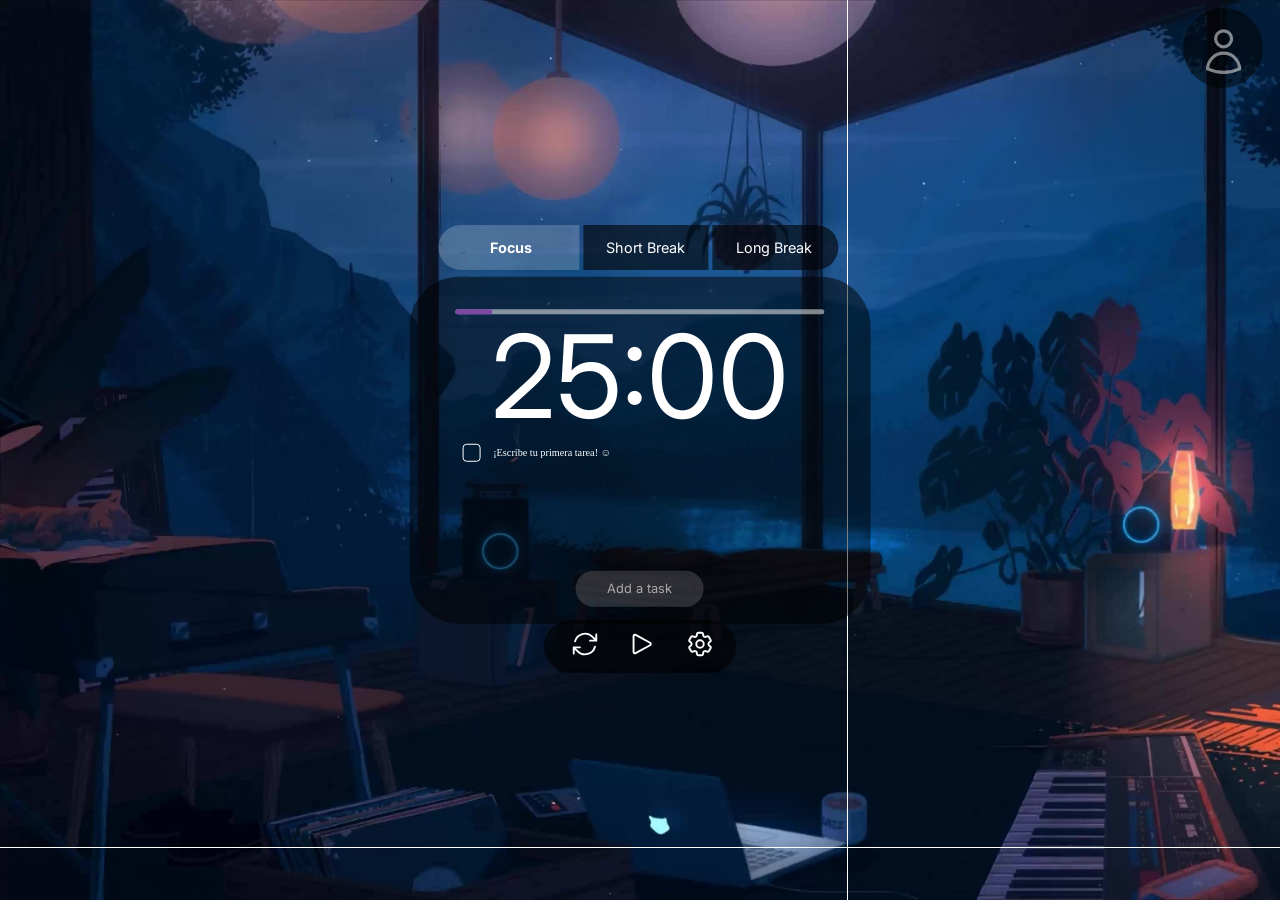
==== commit cc811e4a: "(22) La mayoría de los componentes ya son responsive + base módulo configuración hecha" ====
--- a/client/index.html
+++ b/client/index.html
@@ -8,6 +8,23 @@
   <body>
     <div class="default-background"></div>
     <main>
+      <!-- OVERLAY -->
+      <div class="config-overlay hidden" id="config-overlay"></div>
+
+      <!-- MÓDULO DE CONFIGURACIÓN -->
+      <section id="config-display" class="config-display hidden">
+        <h2 class="config-title">Settings</h2>
+        <section class="config-options">
+          <button id="timer-settings-btn">Pomodoro timer</button>
+          <button id="sounds-settings-btn">Sounds</button>
+          <button id="background-settings-btn">Background</button>
+        </section>
+        <div id="timer-settings">
+          <div id="input-minutes"></div>
+        </div>
+        <div id="sounds-settings" class="hidden"></div>
+        <div id="background-settings" class="hidden"></div>
+      </section>
       <div class="user-circle"></div>
       <section class="user">
         <svg xmlns="http://www.w3.org/2000/svg" fill="none" viewBox="0 0 24 24" stroke-width="1.5" stroke="currentColor" class="size-6">
@@ -25,23 +42,7 @@
             <div class="progress-made"></div>
           </div>
           
-          <div id="time-display" class="time-display">
-  
-            <!-- Minutos -->
-            <div class="time-unit" data-unit="minutes">
-              <span class="time-value">10</span>
-              <input class="input-time hidden" type="text" maxlength="2" />
-            </div>
-
-            <!-- Separador -->
-            <span class="colon">:</span>
-
-            <!-- Segundos -->
-            <div class="time-unit" data-unit="seconds">
-              <span class="time-value">00</span>
-              <input class="input-time hidden" type="text" maxlength="2" />
-            </div>
-          </div>
+          <div class="time-display" id="time-display"></div>
 
           <section class="task-list">
             <ul id="task-list-ul"></ul>
--- a/client/src/style.css
+++ b/client/src/style.css
@@ -34,10 +34,10 @@
     position: absolute;
     width: 31.5vw;
     height: 5vh;
-    z-index: -1;
     top: 25%;
     left: 50%;
     transform: translate(-50%);
+    z-index: 100;
 }
 
 #focus-btn { 
@@ -96,7 +96,7 @@
     top: 50%;
     left: 50%;
     transform: translate(-50%, -50%);
-    width: 60vw;
+    width: clamp(5em, 60vw, 65rem);
     height: 70vh; 
 }
 
@@ -135,43 +135,18 @@
 
 
 .time-display {
+    z-index: 100;
+    position: relative;
     display: flex;
-    position: relative;
-    text-align: center;
-    font-size: 6rem;
+    align-items: center;
+    font-size: clamp(1rem, 9vw, 9em);
     font-family: "Inter";
     top: 7%;
-    align-items: center; /* centra verticalmente */
-    justify-content: center; /* centra horizontalmente */
-    gap: 0.1em;
-}
-
-
-.input-time {
-    all: unset;
-    width: 2ch;
-    text-align: center;
-    font-size: 0.8em;
-    border: 1px solid white;
-    border-radius: 0.2em;
-    padding: 0.05em 0.1em;
-    background-color: rgba(255, 255, 255, 0.05);
-    color: white;
-}
-
-.hidden {
-    display: none;
-}
-
-.colon {
-    display: inline-block;
-    font-size: inherit;
-    line-height: 1;
-    vertical-align: middle; /* <- clave */
-    padding: 0 0.2ch;        /* espacio entre inputs */
-    color: white;
-    margin-bottom: 2%;
-}
+    justify-content: center;
+}
+
+
+
 
 
 
@@ -181,7 +156,8 @@
     position: relative;
     max-height: 23%;
     overflow-y: auto;
-    top: 10%;
+    top: 5%;
+    max-width: 100%;
 }
 
 /* Scrollbar de task list */
@@ -191,7 +167,6 @@
 
 #task-list-ul {
     list-style: none;
-    padding-left: 6vw;
     margin-top: 0;
     margin-right: 4vw;
 }
@@ -223,8 +198,8 @@
 
 .task-text {
     font-family: "Inknut Antiqua";
-    font-weight: 600;
-    font-size: 0.7em;
+    font-weight: 200;
+    font-size: clamp(0.2em, 0.8vw, 0.8rem);
     line-height: 1em;
 }
 
@@ -339,13 +314,15 @@
 .task-text-input {
     all: unset;
     font-family: "Inknut Antiqua";
-    font-weight: 600;
-    font-size: 0.7em;
+    font-weight: 200;
+    font-size: clamp(0.2em, 0.8vw, 0.8rem);
     color: white;
     background: transparent;
     border: none;
     border-bottom: 0.5px solid rgba(255, 255, 255, 0.5);
     line-height: 1em; /* Haz que coincida con .task-text */
+    width: 80%;
+    max-width: 80%;
 }
 .task-text-input:focus {
     border-bottom: 0.5px solid rgba(255, 255, 255, 0.5);
@@ -413,11 +390,11 @@
 
 .config-display {
     position: fixed;
-    width: 50%;
-    height: 80%;
-    background-color: rgba(255, 255, 255, 0.8);
+    width: clamp(10em, 60%, 45rem);
+    height: clamp(25em, 40%, 30rem);
+    background-color: white;
     z-index: 1000;
-    
+    font-family: "Inter";
     top: 50%;
     left: 50%;
     transform: translate(-50%, -50%);
@@ -426,8 +403,20 @@
 }
 
 .config-title {
-    font-size: small;
-
-}
-
-
+    font-size: clamp(0.2em, 2vw, 3rem);
+
+}
+.config-overlay {
+    position: fixed;
+    top: 0;
+    left: 0;
+    width: 100vw;
+    height: 100vh;
+    backdrop-filter: blur(5px); 
+    background-color: rgba(0, 0, 0, 0.3);
+    z-index: 999;
+}
+
+.hidden {
+    display: none;
+}
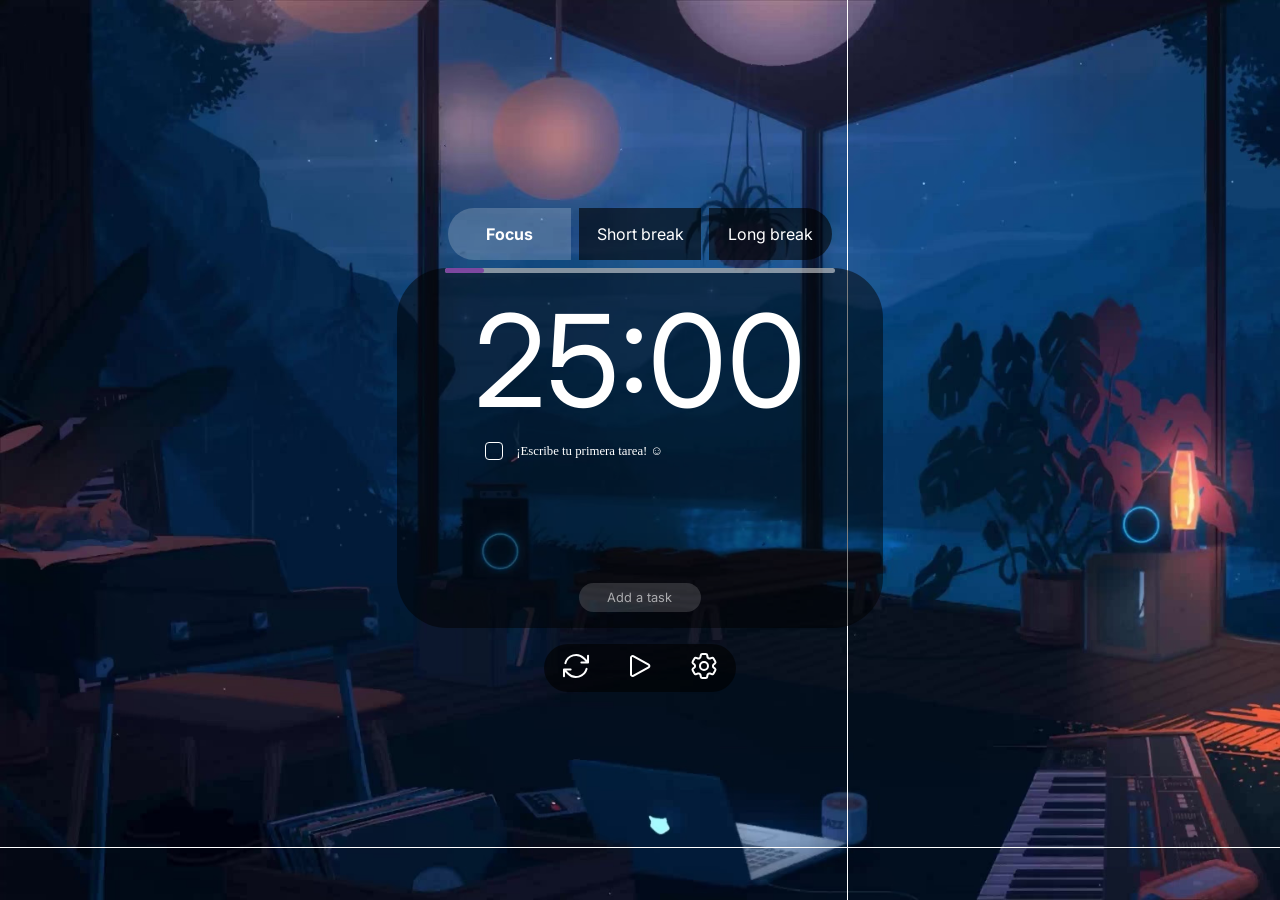
==== commit e5d75b0f: "(30) Diseño responsive." ====
--- a/client/index.html
+++ b/client/index.html
@@ -4,6 +4,8 @@
     <link rel="stylesheet" href="src/style.css">
     <link href='https://fonts.googleapis.com/css?family=Inter' rel='stylesheet'>
     <link href="https://fonts.googleapis.com/css2?family=Inknut+Antiqua:wght@300;400;500;600;700;800;900&display=swap" rel="stylesheet">
+    <meta name="viewport" content="width=device-width, initial-scale=1.0">
+
   </head>
   <body>
     <div class="default-background"></div>
@@ -13,69 +15,107 @@
 
       <!-- MÓDULO DE CONFIGURACIÓN -->
       <section id="config-display" class="config-display hidden">
-        <h2 class="config-title">Settings</h2>
+        <!-- <h2 class="config-title">Settings</h2> -->
+
         <section class="config-options">
-          <button id="timer-settings-btn">Pomodoro timer</button>
+          <button id="timer-settings-btn" class="selected">Pomodoro timer</button>
           <button id="sounds-settings-btn">Sounds</button>
           <button id="background-settings-btn">Background</button>
         </section>
         <div id="timer-settings">
-          <div id="input-minutes"></div>
+          <div id="phaseTime-settings">
+            <div id="config-focus">
+              <p class="input-time-config-text">Pomodoro</p>
+              <input id="input-pomodoro" class="input-timer"></input>
+            </div>
+            <div id="config-short-break">
+              <p class="input-time-config-text">
+                <span id="long-text-short-break">Short Break</span>
+                <span id="short-text-short-break">Short</span>
+              </p>
+              <input id="input-short-break" class="input-timer"></input>
+            </div>
+            <div id="config-long-break">
+              <p class="input-time-config-text">
+                <span id="long-text-long-break">Long Break</span>
+                <span id="short-text-long-break">Long</span>
+              </p>
+              <input id="input-long-break" class="input-timer"></input>
+            </div>
+          </div>
+          <button id="save-timer-settings">Save</button>
+          <div class="switch-container">
+            <span class="switch-text">Auto Start Breaks</span>
+            <input type="checkbox" id="auto-breaks">
+            <label for="auto-breaks" class="switch-track"></label>
+          </div>
+          <div class="switch-container">
+            <span class="switch-text">Auto Start Pomodoro</span>
+            <input type="checkbox" id="auto-pomodoro">
+            <label for="auto-pomodoro" class="switch-track"></label>
+          </div>
+
+          <div id="long-break-interval" class="switch-container">
+            <label for="long-interval">Long Break Interval</label>
+            <input id="long-interval" class="long-interval-input">
+          </div>
         </div>
-        <div id="sounds-settings" class="hidden"></div>
-        <div id="background-settings" class="hidden"></div>
+          
+        <div id="sounds-settings" class="to-come-settings hidden">Coming soon...</div>
+        <div id="background-settings" class="to-come-settings hidden">Coming soon...</div>
+
       </section>
-      <div class="user-circle"></div>
+
+      <!-- USUARIO -->
+      <!-- <div class="user-circle"></div>
       <section class="user">
         <svg xmlns="http://www.w3.org/2000/svg" fill="none" viewBox="0 0 24 24" stroke-width="1.5" stroke="currentColor" class="size-6">
           <path stroke-linecap="round" stroke-linejoin="round" d="M15.75 6a3.75 3.75 0 1 1-7.5 0 3.75 3.75 0 0 1 7.5 0ZM4.501 20.118a7.5 7.5 0 0 1 14.998 0A17.933 17.933 0 0 1 12 21.75c-2.676 0-5.216-.584-7.499-1.632Z" />
         </svg>
-      </section>
+      </section> -->
       <section class="session">
         <button id="focus-btn" class="active-phase">Focus</button>
-        <button id="short-break-btn" class="inactive-phase">Short Break</button>
-        <button id="long-break-btn" class="inactive-phase">Long Break</button>
+        <button id="short-break-btn" class="inactive-phase">Short break</button>
+        <button id="long-break-btn" class="inactive-phase">Long break</button>
       </section>
-      <section class="timer-box-container">
-        <section class="timer-box">
-          <div class="progress-bar">
-            <div class="progress-made"></div>
-          </div>
-          
-          <div class="time-display" id="time-display"></div>
+      <section class="timer-box">
+        <div class="progress-bar">
+          <div class="progress-made"></div>
+        </div>
+        
+        <div class="time-display" id="time-display"></div>
 
-          <section class="task-list">
-            <ul id="task-list-ul"></ul>
-          </section>
-          <section class="add-task">
-            <div class="add-task-form"></div>
-          </section>
-          <button id="add-task-btn">Add a task</button>
+        <section class="task-list">
+          <ul id="task-list-ul"></ul>
         </section>
-        <div class="controls">
-        <button class="restart-btn" id="restart-btn">
-          <svg xmlns="http://www.w3.org/2000/svg" fill="none" viewBox="0 0 24 24" stroke-width="1.5" stroke="currentColor" class="size-6">
-            <path stroke-linecap="round" stroke-linejoin="round" d="M16.023 9.348h4.992v-.001M2.985 19.644v-4.992m0 0h4.992m-4.993 0 3.181 3.183a8.25 8.25 0 0 0 13.803-3.7M4.031 9.865a8.25 8.25 0 0 1 13.803-3.7l3.181 3.182m0-4.991v4.99" />
-          </svg>
-        </button>
-        <button class="start-btn" id="start-btn">
-          <svg xmlns="http://www.w3.org/2000/svg" fill="none" viewBox="0 0 24 24" stroke-width="1.5" stroke="currentColor" class="size-6">
-            <path stroke-linecap="round" stroke-linejoin="round" d="M5.25 5.653c0-.856.917-1.398 1.667-.986l11.54 6.347a1.125 1.125 0 0 1 0 1.972l-11.54 6.347a1.125 1.125 0 0 1-1.667-.986V5.653Z" />
-          </svg>
-        </button>
-        <button class="pause-btn" id="pause-btn">
-          <svg xmlns="http://www.w3.org/2000/svg" fill="none" viewBox="0 0 24 24" stroke-width="1.5" stroke="currentColor" class="size-6">
-            <path stroke-linecap="round" stroke-linejoin="round" d="M15.75 5.25v13.5m-7.5-13.5v13.5" />
-          </svg>
-        </button>
-        <button class="config-timer-btn" id="config-timer-btn">
-          <svg xmlns="http://www.w3.org/2000/svg" fill="none" viewBox="0 0 24 24" stroke-width="1.5" stroke="currentColor" class="size-6">
-            <path stroke-linecap="round" stroke-linejoin="round" d="M9.594 3.94c.09-.542.56-.94 1.11-.94h2.593c.55 0 1.02.398 1.11.94l.213 1.281c.063.374.313.686.645.87.074.04.147.083.22.127.325.196.72.257 1.075.124l1.217-.456a1.125 1.125 0 0 1 1.37.49l1.296 2.247a1.125 1.125 0 0 1-.26 1.431l-1.003.827c-.293.241-.438.613-.43.992a7.723 7.723 0 0 1 0 .255c-.008.378.137.75.43.991l1.004.827c.424.35.534.955.26 1.43l-1.298 2.247a1.125 1.125 0 0 1-1.369.491l-1.217-.456c-.355-.133-.75-.072-1.076.124a6.47 6.47 0 0 1-.22.128c-.331.183-.581.495-.644.869l-.213 1.281c-.09.543-.56.94-1.11.94h-2.594c-.55 0-1.019-.398-1.11-.94l-.213-1.281c-.062-.374-.312-.686-.644-.87a6.52 6.52 0 0 1-.22-.127c-.325-.196-.72-.257-1.076-.124l-1.217.456a1.125 1.125 0 0 1-1.369-.49l-1.297-2.247a1.125 1.125 0 0 1 .26-1.431l1.004-.827c.292-.24.437-.613.43-.991a6.932 6.932 0 0 1 0-.255c.007-.38-.138-.751-.43-.992l-1.004-.827a1.125 1.125 0 0 1-.26-1.43l1.297-2.247a1.125 1.125 0 0 1 1.37-.491l1.216.456c.356.133.751.072 1.076-.124.072-.044.146-.086.22-.128.332-.183.582-.495.644-.869l.214-1.28Z" />
-            <path stroke-linecap="round" stroke-linejoin="round" d="M15 12a3 3 0 1 1-6 0 3 3 0 0 1 6 0Z" />
-          </svg>
-        </button>
-      </div>
+        <section class="add-task">
+          <div class="add-task-form"></div>
+        </section>
+        <button id="add-task-btn">Add a task</button>
       </section>
+      <div class="controls">
+      <button class="restart-btn" id="restart-btn">
+        <svg xmlns="http://www.w3.org/2000/svg" fill="none" viewBox="0 0 24 24" stroke-width="1.5" stroke="currentColor" class="size-6">
+          <path stroke-linecap="round" stroke-linejoin="round" d="M16.023 9.348h4.992v-.001M2.985 19.644v-4.992m0 0h4.992m-4.993 0 3.181 3.183a8.25 8.25 0 0 0 13.803-3.7M4.031 9.865a8.25 8.25 0 0 1 13.803-3.7l3.181 3.182m0-4.991v4.99" />
+        </svg>
+      </button>
+      <button class="start-btn" id="start-btn">
+        <svg xmlns="http://www.w3.org/2000/svg" fill="none" viewBox="0 0 24 24" stroke-width="1.5" stroke="currentColor" class="size-6">
+          <path stroke-linecap="round" stroke-linejoin="round" d="M5.25 5.653c0-.856.917-1.398 1.667-.986l11.54 6.347a1.125 1.125 0 0 1 0 1.972l-11.54 6.347a1.125 1.125 0 0 1-1.667-.986V5.653Z" />
+        </svg>
+      </button>
+      <button class="pause-btn" id="pause-btn">
+        <svg xmlns="http://www.w3.org/2000/svg" fill="none" viewBox="0 0 24 24" stroke-width="1.5" stroke="currentColor" class="size-6">
+          <path stroke-linecap="round" stroke-linejoin="round" d="M15.75 5.25v13.5m-7.5-13.5v13.5" />
+        </svg>
+      </button>
+      <button class="config-timer-btn" id="config-timer-btn">
+        <svg xmlns="http://www.w3.org/2000/svg" fill="none" viewBox="0 0 24 24" stroke-width="1.5" stroke="currentColor" class="size-6">
+          <path stroke-linecap="round" stroke-linejoin="round" d="M9.594 3.94c.09-.542.56-.94 1.11-.94h2.593c.55 0 1.02.398 1.11.94l.213 1.281c.063.374.313.686.645.87.074.04.147.083.22.127.325.196.72.257 1.075.124l1.217-.456a1.125 1.125 0 0 1 1.37.49l1.296 2.247a1.125 1.125 0 0 1-.26 1.431l-1.003.827c-.293.241-.438.613-.43.992a7.723 7.723 0 0 1 0 .255c-.008.378.137.75.43.991l1.004.827c.424.35.534.955.26 1.43l-1.298 2.247a1.125 1.125 0 0 1-1.369.491l-1.217-.456c-.355-.133-.75-.072-1.076.124a6.47 6.47 0 0 1-.22.128c-.331.183-.581.495-.644.869l-.213 1.281c-.09.543-.56.94-1.11.94h-2.594c-.55 0-1.019-.398-1.11-.94l-.213-1.281c-.062-.374-.312-.686-.644-.87a6.52 6.52 0 0 1-.22-.127c-.325-.196-.72-.257-1.076-.124l-1.217.456a1.125 1.125 0 0 1-1.369-.49l-1.297-2.247a1.125 1.125 0 0 1 .26-1.431l1.004-.827c.292-.24.437-.613.43-.991a6.932 6.932 0 0 1 0-.255c.007-.38-.138-.751-.43-.992l-1.004-.827a1.125 1.125 0 0 1-.26-1.43l1.297-2.247a1.125 1.125 0 0 1 1.37-.491l1.216.456c.356.133.751.072 1.076-.124.072-.044.146-.086.22-.128.332-.183.582-.495.644-.869l.214-1.28Z" />
+          <path stroke-linecap="round" stroke-linejoin="round" d="M15 12a3 3 0 1 1-6 0 3 3 0 0 1 6 0Z" />
+        </svg>
+      </button>
+    </div>
       
     </main> 
 
--- a/client/src/style.css
+++ b/client/src/style.css
@@ -1,3 +1,15 @@
+body {
+    margin: 0;
+}
+
+main {
+    display: flex;
+    flex-direction: column;
+    align-items: center;
+    height: 100vh;
+    justify-content: center;
+}
+
 .default-background {
     background-image: url("/assets/default-background.avif");
     position: fixed;
@@ -11,7 +23,7 @@
 
 
 .user-circle {
-    position: absolute;
+    /* position: absolute; */
     width: 80px;
     height: 80px;
     background-color: black;
@@ -21,7 +33,7 @@
 }
 
 .user {
-    position: absolute;
+    /* position: absolute; */
     width: 4vw;
     height: 4vh;
     color: white;
@@ -30,49 +42,49 @@
     margin-top: 2vh;
 }
 
+
 .session {
-    position: absolute;
-    width: 31.5vw;
-    height: 5vh;
-    top: 25%;
-    left: 50%;
-    transform: translate(-50%);
-    z-index: 100;
+    display: flex;
+    flex-direction: row;
+    align-items: center;
+    justify-content: space-between;
+    gap: 0.5rem;
+    padding-left: 1rem;
+    padding-right: 1rem;
+    width: 30%;
+    max-width: 500px;
+    font-size: 1em;
+    font-family: "Inter";
+    color: white;
+    margin-bottom: 0.5rem;
 }
 
 #focus-btn { 
-    position: relative;
-    color: white;
-    width: 7vw;
-    height: 5vh;
+    flex: 1;
     border-top-left-radius: 100px;
     border-bottom-left-radius: 100px;
-    font-size: 0.9em;
-    font-family: "Inter";
-    padding-left: 4vw;
-}
+    text-align: center;
+    padding-top: 1rem;
+    padding-bottom: 1rem;
+}
+
 
 #short-break-btn { 
-    position: relative;
-    color: white;
-    width: 7vw;
-    height: 5vh;
-    font-size: 0.9em;
-    font-family: "Inter";
-    padding-left: 1.8vw;
-    padding-right: 1vw;
+    flex: 1;
+    text-align: center;
+    padding-top: 1rem;
+    padding-bottom: 1rem;
+    width: 20%;
 }
 
 #long-break-btn { 
-    position: relative;
-    color: white;
-    width: 8vw;
-    height: 5vh;
+    flex: 1;
     border-top-right-radius: 100px;
     border-bottom-right-radius: 100px;
-    font-size: 0.9em;
-    font-family: "Inter";
-    padding-left: 1.8vw;
+    text-align: center;
+    padding-top: 1rem;
+    padding-bottom: 1rem;
+    width: 20%;
 }
 
 
@@ -90,43 +102,30 @@
     background-color: rgba(0, 0, 0, 0.6);   
 }
 
-.timer-box-container {
-    position: absolute;
-    color: white;
-    top: 50%;
-    left: 50%;
-    transform: translate(-50%, -50%);
-    width: clamp(5em, 60vw, 65rem);
-    height: 70vh; 
-}
+
 
 .timer-box {
-    position: relative;
+    display: flex;
+    flex-direction: column;
+    align-items: center;
+    color: white;
     background-color: rgba(0, 0, 0, 0.5);
     border-radius: 50px;
-    width: 60%;
-    height: 55%;    
-
-    top: 50%;
-    left: 50%;
-    transform: translate(-50%, -50%);
-    
+    width: 38%;
+    max-width: 600px;
+    min-width: 300px;
+    aspect-ratio: 5 / 3;
 }
 
 .progress-bar {
-    position: relative;
     width: 80%;
     height: 1.5%;
     background-color: white;
     border-radius: 100px;
     opacity: 50%;
-    top: 10%;
-    left: 50%;
-    transform: translate(-50%, -50%);
 } 
 
 .progress-made {
-    position: relative;
     background-color: #ED6AFF;
     width: 10%;
     height: 100%;
@@ -135,13 +134,12 @@
 
 
 .time-display {
-    z-index: 100;
-    position: relative;
-    display: flex;
+    display: flex;
+    flex-direction: row;
     align-items: center;
-    font-size: clamp(1rem, 9vw, 9em);
+    font-size: clamp(1rem, 8rem, 9em);
     font-family: "Inter";
-    top: 7%;
+    margin-top: 2%;
     justify-content: center;
 }
 
@@ -153,17 +151,33 @@
 
 /* ---------------------------- TAREAS -----------------------------*/
 .task-list {
-    position: relative;
-    max-height: 23%;
-    overflow-y: auto;
-    top: 5%;
-    max-width: 100%;
+    display: flex;
+    flex-direction: column;
+    width: 80%;
+    height: 15vh;
+    overflow-y: auto;   
 }
 
 /* Scrollbar de task list */
 .task-list::-webkit-scrollbar {
-    margin-right: 1vw;
-}
+    width: 6px; /* grosor */
+    background-color: rgba(255, 255, 255, 0.2);
+    border-radius: 20px;
+}
+
+.task-list::-webkit-scrollbar-track {
+    background: transparent; /* fondo */
+}
+
+.task-list::-webkit-scrollbar-thumb {
+    background-color: rgba(255, 255, 255, 0.3); /* color barra */
+    border-radius: 10px;
+}
+
+.task-list::-webkit-scrollbar-thumb:hover {
+    background-color: rgba(255, 255, 255, 0.5);
+}
+
 
 #task-list-ul {
     list-style: none;
@@ -174,6 +188,7 @@
 #task-list-ul li {
     overflow: visible;
     display: flex;
+    flex-direction: row;
     align-items: center;
     margin-bottom: 0.2vh;
 }
@@ -199,23 +214,23 @@
 .task-text {
     font-family: "Inknut Antiqua";
     font-weight: 200;
-    font-size: clamp(0.2em, 0.8vw, 0.8rem);
+    font-size: clamp(0.5em, 0.8em, 1em);
     line-height: 1em;
 }
 
 .task-checkbox {
-    display: inline-block;
+    flex: 0 0 auto;
     vertical-align: middle;
     content: "";
-    width: 1em;
-    height: 1em;
+    width: 1rem;
+    aspect-ratio: 1 / 1;
     border-style: solid;
     border-width: 1px;
     border-color: white;
     border-radius: 4px; 
     margin-right: 1vw;
-    margin-left: 1vw;
-    cursor: pointer;
+    cursor: pointer;
+    align-items: flex-start;
 }
 
 .task-options-btn {
@@ -232,7 +247,7 @@
 }
 
 .task-options-menu {
-    position: absolute; /* Cambiamos a absolute para posicionarlo respecto al li */
+    /* position: absolute;  */
     left: 87%;
     background-color: rgba(255, 255, 255, 0.2);
     border-radius: 20px;
@@ -267,13 +282,13 @@
 
 .task-completed-text {
     color: rgba(255, 255, 255, 0.6);
-    position: relative;
+    /* position: relative; */
     font-style: italic;
     font-weight: 100;
 }
 .task-completed-text::after {
     content: "";
-    position: absolute;
+    /* position: absolute; */
     top: 50%;  
     left: 0%;
     width: 100%;
@@ -287,13 +302,9 @@
     all: unset;
     cursor: pointer;
 
-    width: 10vw;
-    height: 4vh;
-
-    position: absolute;
-    top: 90%;
-    left: 50%;
-    transform: translate(-50%, -50%);
+    width: 25%;
+    aspect-ratio: 4 / 1;
+
 
     background-color: rgba(255, 255, 255, 0.15); /*Color del botón*/
     color: rgba(255, 255, 255, 0.6);  /*Color de texto*/
@@ -301,6 +312,8 @@
     font-size: 0.8em;
     font-family: "Inter";
     text-align: center;
+    margin-bottom: 1rem;
+    margin-top: 1rem;
 }
 
 #add-task-btn:hover {
@@ -315,7 +328,7 @@
     all: unset;
     font-family: "Inknut Antiqua";
     font-weight: 200;
-    font-size: clamp(0.2em, 0.8vw, 0.8rem);
+    font-size: clamp(0.5em, 0.8em, 1em);
     color: white;
     background: transparent;
     border: none;
@@ -332,91 +345,398 @@
 
 /* TIMER BUTTONS */
 .controls { /* Controls container*/
-    position: relative;
+    display: flex;
+    flex-direction: row;
+    align-items: center;
+    justify-content: center;
     color: white;
     background-color: rgba(0, 0, 0, 0.6);
-    width: 25%;
-    height: 8.5%;
+    width: 15%;
+    max-width: 200px;
+    aspect-ratio: 4 / 1;
     border-radius: 100px;
-    left: 50%;
-    transform: translate(-50%);
-    margin-top: 18%;
-}
+    margin-top: 1rem;
+    gap: 2rem;
+}
+
+.restart-btn,
+.start-btn,
+.pause-btn,
+.config-timer-btn {
+    background: none;
+    border: none;
+    outline: none;
+    padding: 0;
+    margin: 0;
+    font: inherit; /* mantiene tipografía del contenedor */
+    color: inherit; /* mantiene color del contenedor */
+    cursor: pointer;
+}
+    
 
 .restart-btn {
-    all: unset;
-    cursor: pointer;
-    z-index: 9999;
-    position: absolute;
-    width: 30px;
-    height: 30px;
-    padding-top: 1vh;
-    margin-left: 2vw;
+    flex: 1;
+    width: 5%;
+    padding-left: 1rem;
 }
 
 .start-btn {
-    all: unset;
-    cursor: pointer;
-    z-index: 9999;
-    position: absolute;
-    width: 30px;
-    height: 30px;
-    padding-top: 1vh;
-    margin-left: 6.5vw;
+    flex: 1;
 }
 
 .pause-btn {
-    all: unset;
-    cursor: pointer;
-    z-index: 9999;
-    position: absolute;
-    width: 30px;
-    height: 30px;
-    padding-top: 1vh;
-    margin-left: 6.5vw;
-    visibility: hidden;
+    flex: 1;
+    display: none;
 }
 
 .config-timer-btn {
-    all: unset;
-    cursor: pointer;
-    z-index: 100;
-    position: absolute;
-    width: 30px;
-    height: 30px;
-    padding-top: 1vh;
-    margin-left: 11vw;
+    flex: 1;
+    padding-right: 1rem;
 }
 
 .config-display {
     position: fixed;
-    width: clamp(10em, 60%, 45rem);
+    display: flex;
+    flex-direction: row;
+    align-items: center;
+    justify-content: center;
+    width: clamp(10em, 50%, 45rem);
     height: clamp(25em, 40%, 30rem);
-    background-color: white;
+    background-color: rgba(0, 0, 0, 0.3);
+    color: white;
     z-index: 1000;
     font-family: "Inter";
-    top: 50%;
-    left: 50%;
-    transform: translate(-50%, -50%);
+    font-size: small;
 
     border-radius: 60px;
 }
 
+#short-text-short-break {
+    display: none;
+}
+
+#short-text-long-break {
+    display: none;
+}
 .config-title {
-    font-size: clamp(0.2em, 2vw, 3rem);
+    position: fixed;
+    font-size: clamp(0.2em, 2em, 3rem);
 
 }
 .config-overlay {
     position: fixed;
-    top: 0;
-    left: 0;
     width: 100vw;
     height: 100vh;
-    backdrop-filter: blur(5px); 
+    backdrop-filter: blur(10px); 
     background-color: rgba(0, 0, 0, 0.3);
     z-index: 999;
 }
 
 .hidden {
     display: none;
-}
+    visibility: hidden;
+}
+
+/* Menú de configuración */
+.config-options {
+    width: 35%;
+    height: fit-content;
+    border-right: 2px solid rgba(255, 255, 255, 0.6);
+    margin-left: 2em;
+}
+
+/* Botones del menú de configuración  */
+.config-options button{
+    all: unset;
+    cursor: pointer;
+    display: block;
+    padding-top: 5%;
+    padding-bottom: 5%;
+    padding-left: 8%;
+    padding-right: 2%;
+    width: 100%;
+    margin-bottom: 2%;
+}
+
+.config-options button:hover {
+    background-color: rgba(255, 255, 255, 0.3);
+    border-radius: 80px;
+    width: 80%;
+}
+
+#timer-settings {
+    position: relative;
+    display: flex;
+    flex-direction: column;
+    left: 10%;
+    gap: 0px;
+}
+
+#phaseTime-settings {
+    display: flex;
+    width: 80%;
+    height: 30%;
+
+    
+}
+
+#config-minutes {
+    margin-left: 5%;
+    margin-top: 5%;
+    width: 20%;
+}
+
+#config-seconds {
+    margin-left: 6%;
+    margin-top: 5%;
+    width: 20%;
+}
+
+.input-time-config-text {
+    margin-bottom: 0%;
+    font-family: "Inknut Antiqua";
+    font-size: 300;
+    margin-left: 10%;
+}
+
+.input-timer {
+    all: unset;
+    border: 1px solid rgba(255, 255, 255, 0.5);
+    width: 50%;
+    border-radius: 8px;
+    font-size: large;
+    margin-top: 0%;
+    text-align: center;
+    margin-left: 20%;
+    padding-top: 5%;
+    padding-bottom: 5%;
+    
+}
+
+.config-options button.selected {
+    background-color: rgba(255, 255, 255, 0.1);
+    border-radius: 80px;
+    width: 80%;
+}
+
+.config-options button.selected:hover{
+    background-color: rgba(255, 255, 255, 0.3);
+    border-radius: 80px;
+    width: 80%;
+}
+
+#save-timer-settings {
+    all: unset;
+    cursor: pointer;
+    width: 20%;
+    height: 10%;
+    background-color: rgba(255, 255, 255, 0.1);
+    font-family: "Inknut Antiqua";
+    font-size: 100;
+    text-align: center;
+    border-radius: 20px;
+    margin-left: 30%;
+    margin-bottom: 5%;
+    margin-top: 2%;
+}
+
+#save-timer-settings:hover {
+    background-color: rgba(255, 255, 255, 0.4);
+}
+
+.config-timer-option {
+    top: 45%;
+    margin-left: 5%;
+    font-family: "Inknut Antiqua";
+}
+
+.long-interval-input {
+    all: unset;
+    border: 1px solid rgba(255, 255, 255, 0.5);
+    width: 2.5em;
+    height: 2em;
+    border-radius: 8px;
+    font-size: 150;
+    text-align: center;
+    font-family:"Inter";
+}
+
+#auto-breaks {
+    position: relative;
+    margin-top: 5%;
+}
+
+.switch-container {
+    display: flex;
+    align-items: center;
+    justify-content: space-between;
+    width: 70%;
+    font-family: "Inknut Antiqua";
+}
+
+.switch-container input[type="checkbox"] {
+    /* position: absolute; */
+    opacity: 0;
+    width: 0;
+    height: 0;
+    margin-right: 0;
+}
+
+.switch-track {
+    width: 45px;
+    height: 24px;
+    background-color: #ccc;
+    border-radius: 999px;
+    position: relative;
+    cursor: pointer;
+    transition: background-color 0.2s;
+}
+
+.switch-track::after {
+    content: "";
+    position: absolute;
+    top: 2px;
+    left: 2px;
+    width: 20px;
+    height: 20px;
+    background-color: white;
+    border-radius: 50%;
+    transition: transform 0.2s;
+}
+
+/* Estado ON */
+input[type="checkbox"]:checked + .switch-track {
+    background-color: #4caf50;
+}
+
+input[type="checkbox"]:checked + .switch-track::after {
+    transform: translateX(20px);
+}
+
+
+.to-come-settings {
+    position: absolute;
+    font-family: "Inknut Antiqua";
+    font-size: large;
+}
+
+/* Para móviles */
+@media (max-width: 500px) {
+    .session {
+        width: 80%;
+        gap: 0.2rem;
+        font-size: 0.7rem;
+    }
+
+    
+    .controls {
+        width: 100%;
+        aspect-ratio: 5 / 1;
+    }
+
+    .time-display {
+        font-size: 5em;
+    }
+    
+    .task-text {
+        font-size: 0.5em;
+    }
+
+    .task-text-input {
+        font-size: 0.5em;
+    }
+
+    #add-task-btn {
+        width: 40%;
+    }
+
+    .config-display {
+        width: 100%;
+        height: 60%;
+    }
+
+    .config-options {
+        margin-left: 1em;
+        font-size: x-small;
+        padding-right: 1em;
+    }
+
+    #short-text-short-break {
+        display: inline;
+    }
+
+    #short-text-long-break {
+        display: inline;
+    }
+
+    #long-text-short-break {
+        display: none;
+    }
+
+    #long-text-long-break {
+        display: none;
+    }
+
+}
+
+@media (min-width: 501px) and (max-width: 767px) {
+    .session {
+        width: 60%;
+    }
+
+    .timer-box {
+        width: 80%;
+    }
+
+    .controls {
+        width: 40%;
+        aspect-ratio: 5 / 1;
+    }
+
+    .time-display {
+        font-size: 7em;
+    }
+
+    .task-text {
+        font-size: clamp(0.2em, 0.6em, 0.6em);
+    }
+
+    #add-task-btn {
+        margin-top: 2rem;
+    }
+
+    .task-text-input {
+        font-size: clamp(0.2em, 0.6em, 0.6em);
+    }
+
+    .config-display {
+        width: 100%;
+        height: 60%;
+    }
+
+    
+}
+
+
+/* Para tablets */
+@media (min-width: 768px) and (max-width: 1023px) {
+    .session {
+        width: 50%;
+        gap: 0.3rem;
+    }
+
+    .timer-box {
+        width: 70%;
+    }
+
+
+    .controls {
+        width: 30%;
+        aspect-ratio: 5 / 1;
+    }
+
+    .config-display {
+        width: 80%;
+        height: 60%;
+    }
+}
